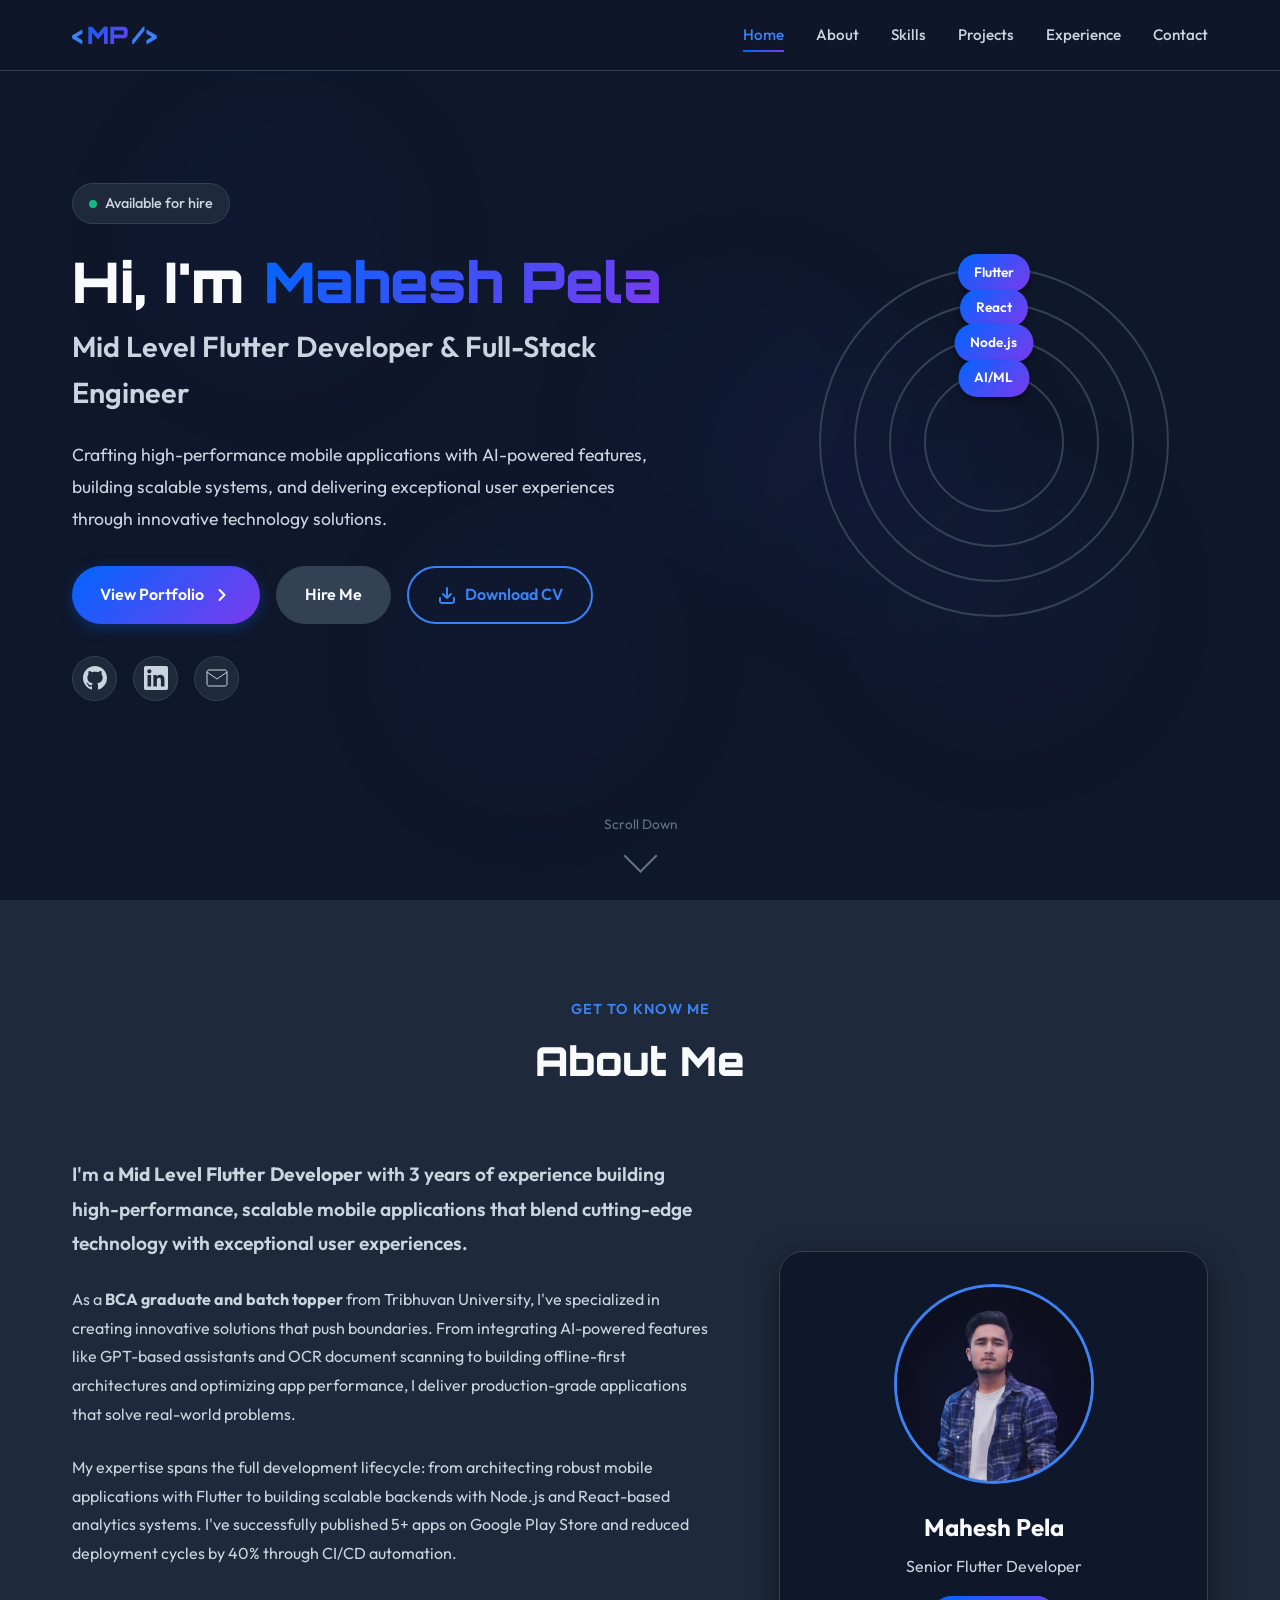
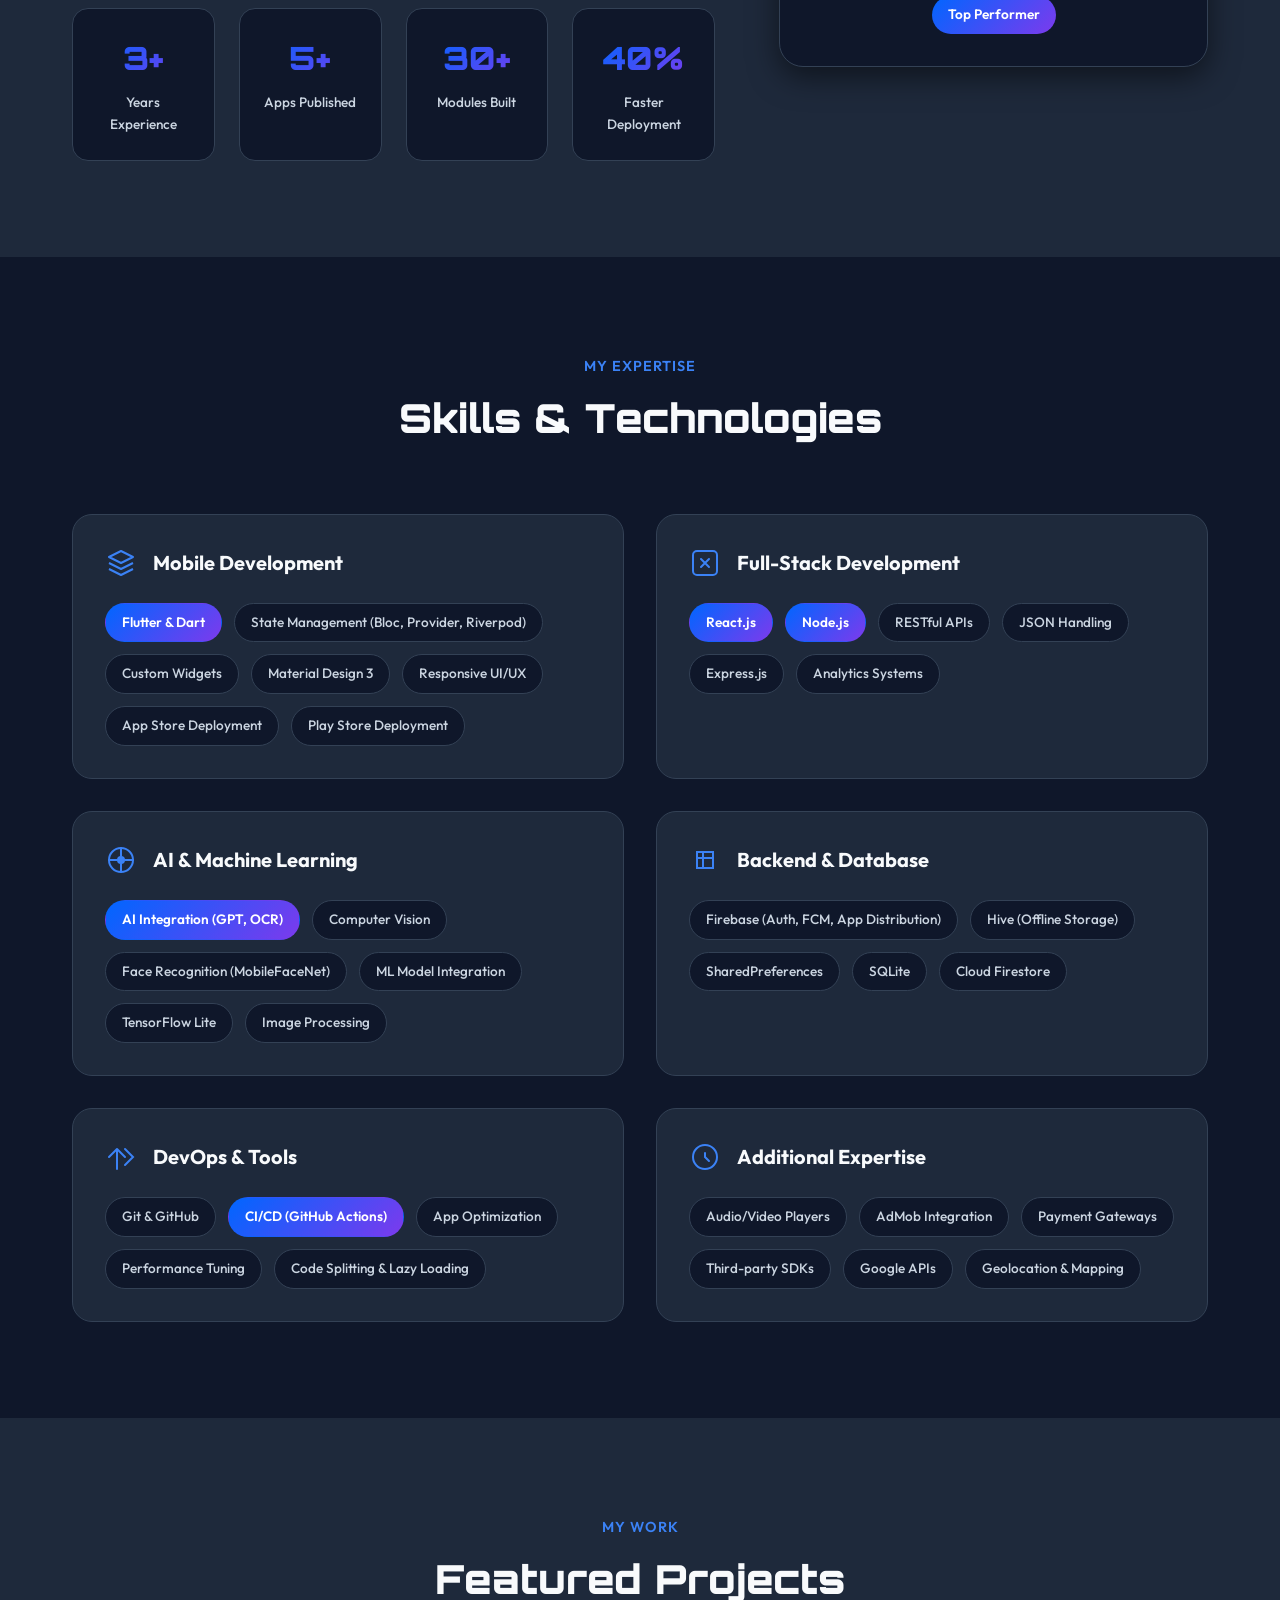
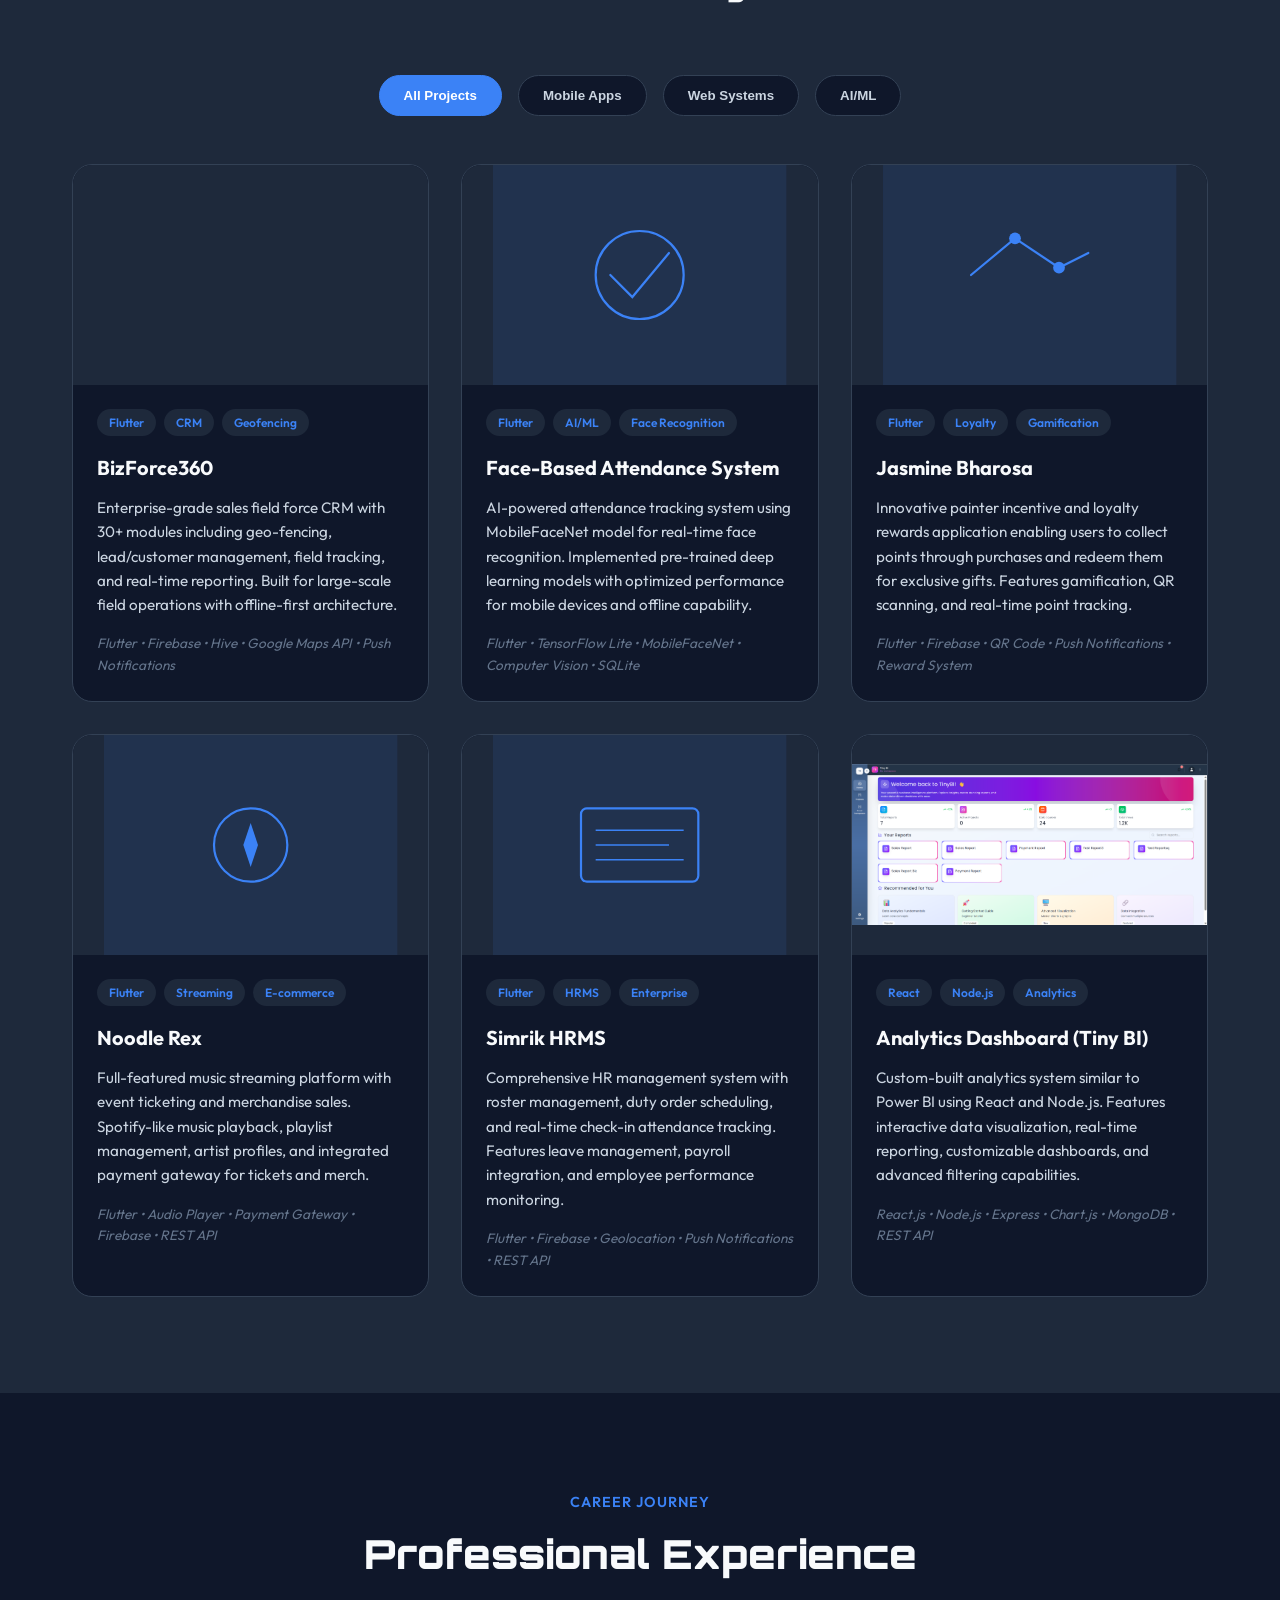
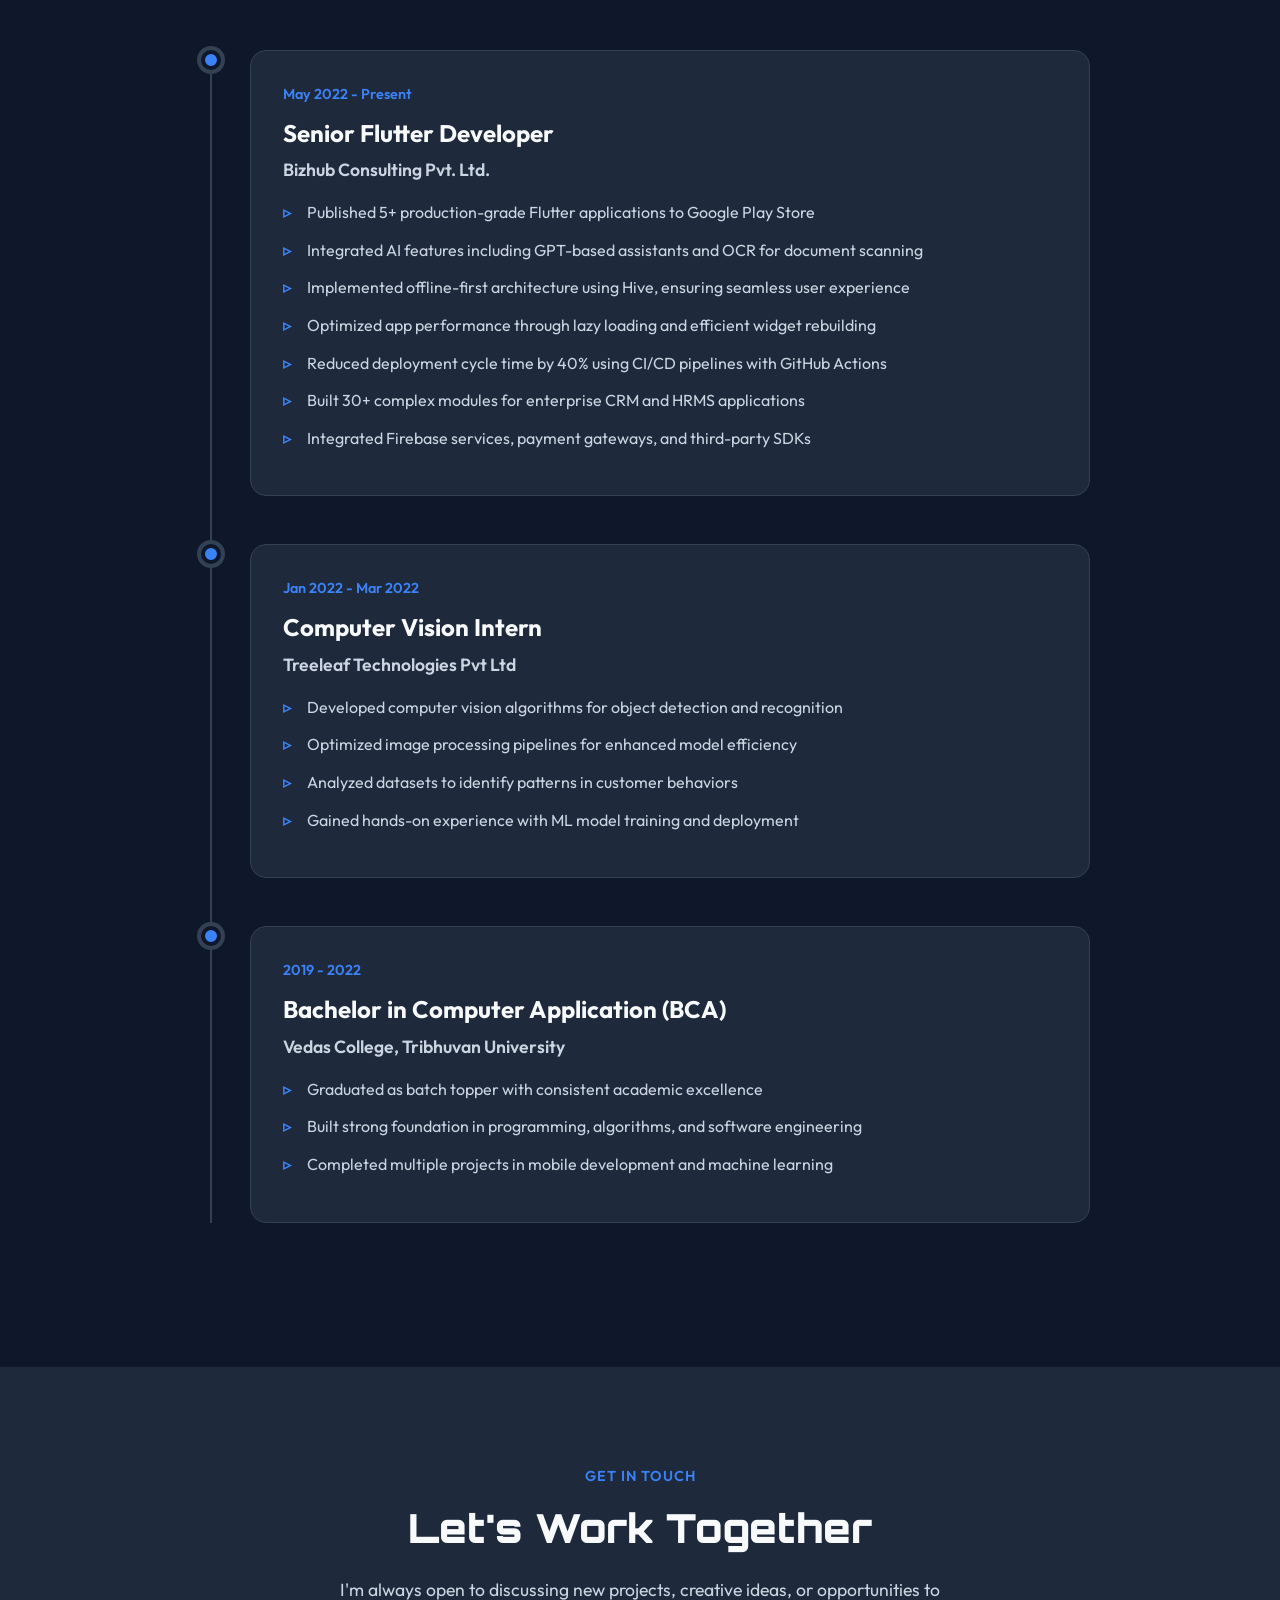
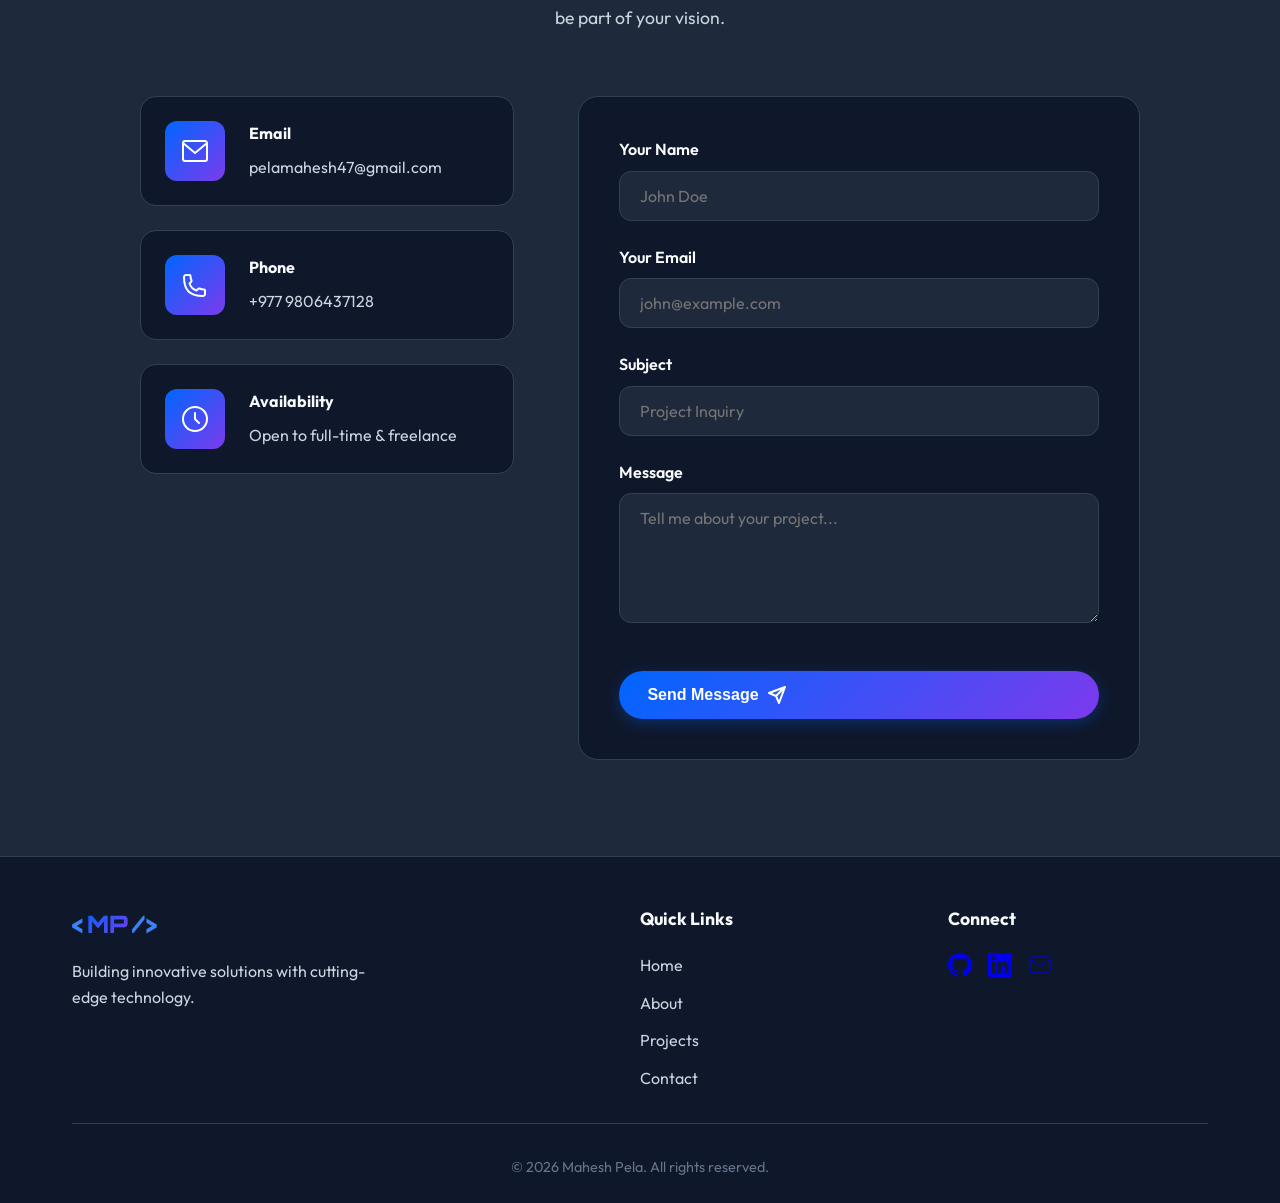
==== index.html @ ec008c51 "building portfolio" ====
<!doctype html>
<html lang="en">
  <head>
    <meta charset="UTF-8" />
    <meta name="viewport" content="width=device-width, initial-scale=1.0" />
    <meta
      name="description"
      content="Mahesh Pela - Lead Flutter Developer & Full-Stack Engineer specializing in mobile app development, AI integration, and cross-platform solutions"
    />
    <meta
      name="keywords"
      content="Flutter Developer, Mobile App Development, Full-Stack Developer, AI Integration, React, Node.js"
    />
    <meta name="author" content="Mahesh Pela" />
    <title>
      Mahesh Pela | Mid Level Flutter Developer & Full-Stack Engineer
    </title>
    <link rel="stylesheet" href="style.css" />
    <link rel="preconnect" href="https://fonts.googleapis.com" />
    <link rel="preconnect" href="https://fonts.gstatic.com" crossorigin />
    <link
      href="https://fonts.googleapis.com/css2?family=Orbitron:wght@400;500;700;900&family=Outfit:wght@300;400;500;600;700&display=swap"
      rel="stylesheet"
    />
  </head>
  <body>
    <!-- Animated Background -->
    <div class="bg-animation">
      <div class="particle"></div>
      <div class="particle"></div>
      <div class="particle"></div>
      <div class="particle"></div>
      <div class="particle"></div>
    </div>

    <!-- Navigation -->
    <nav class="navbar" id="navbar">
      <div class="container nav-container">
        <div class="logo">
          <span class="logo-bracket">&lt;</span>
          <span class="logo-text">MP</span>
          <span class="logo-bracket">/&gt;</span>
        </div>
        <div class="nav-links" id="navLinks">
          <a href="#home" class="nav-link active">Home</a>
          <a href="#about" class="nav-link">About</a>
          <a href="#skills" class="nav-link">Skills</a>
          <a href="#projects" class="nav-link">Projects</a>
          <a href="#experience" class="nav-link">Experience</a>
          <a href="#contact" class="nav-link">Contact</a>
        </div>
      </div>
    </nav>

    <!-- Hero Section -->
    <section class="hero" id="home">
      <div class="container">
        <div class="hero-content">
          <div class="hero-text">
            <div class="hero-label">
              <span class="status-dot"></span>
              Available for hire
            </div>
            <h1 class="hero-title">
              Hi, I'm <span class="gradient-text">Mahesh Pela</span>
            </h1>
            <h2 class="hero-subtitle">
              Mid Level Flutter Developer & Full-Stack Engineer
            </h2>
            <p class="hero-description">
              Crafting high-performance mobile applications with AI-powered
              features, building scalable systems, and delivering exceptional
              user experiences through innovative technology solutions.
            </p>
            <div class="hero-cta">
              <a href="#projects" class="btn btn-primary">
                <span>View Portfolio</span>
                <svg width="20" height="20" viewBox="0 0 20 20" fill="none">
                  <path
                    d="M7.5 15L12.5 10L7.5 5"
                    stroke="currentColor"
                    stroke-width="2"
                    stroke-linecap="round"
                    stroke-linejoin="round"
                  />
                </svg>
              </a>
              <a href="#contact" class="btn btn-secondary">
                <span>Hire Me</span>
              </a>
              <a
                href="Mahesh_CV_Flutter.pdf"
                class="btn btn-outline"
                id="downloadCV"
                download
              >
                <svg width="20" height="20" viewBox="0 0 20 20" fill="none">
                  <path
                    d="M6 9L10 13M10 13L14 9M10 13V3M17 13V16C17 16.5304 16.7893 17.0391 16.4142 17.4142C16.0391 17.7893 15.5304 18 15 18H5C4.46957 18 3.96086 17.7893 3.58579 17.4142C3.21071 17.0391 3 16.5304 3 16V13"
                    stroke="currentColor"
                    stroke-width="2"
                    stroke-linecap="round"
                    stroke-linejoin="round"
                  />
                </svg>
                <span>Download CV</span>
              </a>
            </div>
            <div class="hero-social">
              <a
                href="https://github.com/mahesh-pela"
                target="_blank"
                rel="noopener"
                class="social-link"
                aria-label="GitHub"
              >
                <svg
                  width="24"
                  height="24"
                  viewBox="0 0 24 24"
                  fill="currentColor"
                >
                  <path
                    d="M12 0C5.37 0 0 5.37 0 12c0 5.31 3.435 9.795 8.205 11.385.6.105.825-.255.825-.57 0-.285-.015-1.23-.015-2.235-3.015.555-3.795-.735-4.035-1.41-.135-.345-.72-1.41-1.23-1.695-.42-.225-1.02-.78-.015-.795.945-.015 1.62.87 1.845 1.23 1.08 1.815 2.805 1.305 3.495.99.105-.78.42-1.305.765-1.605-2.67-.3-5.46-1.335-5.46-5.925 0-1.305.465-2.385 1.23-3.225-.12-.3-.54-1.53.12-3.18 0 0 1.005-.315 3.3 1.23.96-.27 1.98-.405 3-.405s2.04.135 3 .405c2.295-1.56 3.3-1.23 3.3-1.23.66 1.65.24 2.88.12 3.18.765.84 1.23 1.905 1.23 3.225 0 4.605-2.805 5.625-5.475 5.925.435.375.81 1.095.81 2.22 0 1.605-.015 2.895-.015 3.3 0 .315.225.69.825.57A12.02 12.02 0 0024 12c0-6.63-5.37-12-12-12z"
                  />
                </svg>
              </a>
              <a
                href="https://linkedin.com/in/mahesh-pela"
                target="_blank"
                rel="noopener"
                class="social-link"
                aria-label="LinkedIn"
              >
                <svg
                  width="24"
                  height="24"
                  viewBox="0 0 24 24"
                  fill="currentColor"
                >
                  <path
                    d="M20.447 20.452h-3.554v-5.569c0-1.328-.027-3.037-1.852-3.037-1.853 0-2.136 1.445-2.136 2.939v5.667H9.351V9h3.414v1.561h.046c.477-.9 1.637-1.85 3.37-1.85 3.601 0 4.267 2.37 4.267 5.455v6.286zM5.337 7.433c-1.144 0-2.063-.926-2.063-2.065 0-1.138.92-2.063 2.063-2.063 1.14 0 2.064.925 2.064 2.063 0 1.139-.925 2.065-2.064 2.065zm1.782 13.019H3.555V9h3.564v11.452zM22.225 0H1.771C.792 0 0 .774 0 1.729v20.542C0 23.227.792 24 1.771 24h20.451C23.2 24 24 23.227 24 22.271V1.729C24 .774 23.2 0 22.222 0h.003z"
                  />
                </svg>
              </a>
              <a
                href="mailto:pelamahesh47@gmail.com"
                class="social-link"
                aria-label="Email"
              >
                <svg
                  width="24"
                  height="24"
                  viewBox="0 0 24 24"
                  fill="none"
                  stroke="currentColor"
                >
                  <path
                    d="M4 4h16c1.1 0 2 .9 2 2v12c0 1.1-.9 2-2 2H4c-1.1 0-2-.9-2-2V6c0-1.1.9-2 2-2z"
                  />
                  <polyline points="22,6 12,13 2,6" />
                </svg>
              </a>
            </div>
          </div>
          <div class="hero-visual">
            <div class="tech-orbit">
              <div class="orbit orbit-1">
                <div class="tech-icon">Flutter</div>
              </div>
              <div class="orbit orbit-2">
                <div class="tech-icon">React</div>
              </div>
              <div class="orbit orbit-3">
                <div class="tech-icon">Node.js</div>
              </div>
              <div class="orbit orbit-4">
                <div class="tech-icon">AI/ML</div>
              </div>
            </div>
          </div>
        </div>
      </div>
      <div class="scroll-indicator">
        <span>Scroll Down</span>
        <div class="scroll-arrow"></div>
      </div>
    </section>

    <!-- About Section -->
    <section class="about" id="about">
      <div class="container">
        <div class="section-header">
          <span class="section-label">Get to know me</span>
          <h2 class="section-title">About Me</h2>
        </div>
        <div class="about-content">
          <div class="about-text">
            <p class="about-intro">
              I'm a <strong>Mid Level Flutter Developer</strong> with 3 years of
              experience building high-performance, scalable mobile applications
              that blend cutting-edge technology with exceptional user
              experiences.
            </p>
            <p>
              As a <strong>BCA graduate and batch topper</strong> from Tribhuvan
              University, I've specialized in creating innovative solutions that
              push boundaries. From integrating AI-powered features like
              GPT-based assistants and OCR document scanning to building
              offline-first architectures and optimizing app performance, I
              deliver production-grade applications that solve real-world
              problems.
            </p>
            <p>
              My expertise spans the full development lifecycle: from
              architecting robust mobile applications with Flutter to building
              scalable backends with Node.js and React-based analytics systems.
              I've successfully published 5+ apps on Google Play Store and
              reduced deployment cycles by 40% through CI/CD automation.
            </p>
            <div class="about-highlights">
              <div class="highlight-item">
                <div class="highlight-number">3+</div>
                <div class="highlight-label">Years Experience</div>
              </div>
              <div class="highlight-item">
                <div class="highlight-number">5+</div>
                <div class="highlight-label">Apps Published</div>
              </div>
              <div class="highlight-item">
                <div class="highlight-number">30+</div>
                <div class="highlight-label">Modules Built</div>
              </div>
              <div class="highlight-item">
                <div class="highlight-number">40%</div>
                <div class="highlight-label">Faster Deployment</div>
              </div>
            </div>
          </div>
          <div class="about-image">
            <div class="profile-card">
              <div class="profile-glow"></div>
              <div class="profile-content">
                <div class="profile-placeholder">
                  <img
                    src="assets/mahesh.png"
                    alt="Mahesh Pela"
                    style="
                      width: 100%;
                      height: 100%;
                      object-fit: cover;
                      border-radius: 50%;
                    "
                  />
                </div>
                <div class="profile-info">
                  <h3>Mahesh Pela</h3>
                  <p>Senior Flutter Developer</p>
                  <div class="profile-badge">Top Performer</div>
                </div>
              </div>
            </div>
          </div>
        </div>
      </div>
    </section>

    <!-- Skills Section -->
    <section class="skills" id="skills">
      <div class="container">
        <div class="section-header">
          <span class="section-label">My expertise</span>
          <h2 class="section-title">Skills & Technologies</h2>
        </div>
        <div class="skills-grid">
          <div class="skill-category">
            <div class="category-header">
              <svg width="32" height="32" viewBox="0 0 32 32" fill="none">
                <path
                  d="M16 4L4 10L16 16L28 10L16 4Z"
                  stroke="currentColor"
                  stroke-width="2"
                  stroke-linejoin="round"
                />
                <path
                  d="M4 22L16 28L28 22"
                  stroke="currentColor"
                  stroke-width="2"
                  stroke-linejoin="round"
                />
                <path
                  d="M4 16L16 22L28 16"
                  stroke="currentColor"
                  stroke-width="2"
                  stroke-linejoin="round"
                />
              </svg>
              <h3>Mobile Development</h3>
            </div>
            <div class="skill-tags">
              <span class="skill-tag featured">Flutter & Dart</span>
              <span class="skill-tag"
                >State Management (Bloc, Provider, Riverpod)</span
              >
              <span class="skill-tag">Custom Widgets</span>
              <span class="skill-tag">Material Design 3</span>
              <span class="skill-tag">Responsive UI/UX</span>
              <span class="skill-tag">App Store Deployment</span>
              <span class="skill-tag">Play Store Deployment</span>
            </div>
          </div>

          <div class="skill-category">
            <div class="category-header">
              <svg width="32" height="32" viewBox="0 0 32 32" fill="none">
                <rect
                  x="4"
                  y="4"
                  width="24"
                  height="24"
                  rx="4"
                  stroke="currentColor"
                  stroke-width="2"
                />
                <path
                  d="M12 12L20 20M20 12L12 20"
                  stroke="currentColor"
                  stroke-width="2"
                  stroke-linecap="round"
                />
              </svg>
              <h3>Full-Stack Development</h3>
            </div>
            <div class="skill-tags">
              <span class="skill-tag featured">React.js</span>
              <span class="skill-tag featured">Node.js</span>
              <span class="skill-tag">RESTful APIs</span>
              <span class="skill-tag">JSON Handling</span>
              <span class="skill-tag">Express.js</span>
              <span class="skill-tag">Analytics Systems</span>
            </div>
          </div>

          <div class="skill-category">
            <div class="category-header">
              <svg width="32" height="32" viewBox="0 0 32 32" fill="none">
                <circle
                  cx="16"
                  cy="16"
                  r="12"
                  stroke="currentColor"
                  stroke-width="2"
                />
                <circle cx="16" cy="16" r="4" fill="currentColor" />
                <path
                  d="M16 4V12M16 20V28M28 16H20M12 16H4"
                  stroke="currentColor"
                  stroke-width="2"
                  stroke-linecap="round"
                />
              </svg>
              <h3>AI & Machine Learning</h3>
            </div>
            <div class="skill-tags">
              <span class="skill-tag featured">AI Integration (GPT, OCR)</span>
              <span class="skill-tag">Computer Vision</span>
              <span class="skill-tag">Face Recognition (MobileFaceNet)</span>
              <span class="skill-tag">ML Model Integration</span>
              <span class="skill-tag">TensorFlow Lite</span>
              <span class="skill-tag">Image Processing</span>
            </div>
          </div>

          <div class="skill-category">
            <div class="category-header">
              <svg width="32" height="32" viewBox="0 0 32 32" fill="none">
                <path
                  d="M8 8H24V24H8V8Z"
                  stroke="currentColor"
                  stroke-width="2"
                />
                <path
                  d="M8 14H24M14 8V24"
                  stroke="currentColor"
                  stroke-width="2"
                />
              </svg>
              <h3>Backend & Database</h3>
            </div>
            <div class="skill-tags">
              <span class="skill-tag"
                >Firebase (Auth, FCM, App Distribution)</span
              >
              <span class="skill-tag">Hive (Offline Storage)</span>
              <span class="skill-tag">SharedPreferences</span>
              <span class="skill-tag">SQLite</span>
              <span class="skill-tag">Cloud Firestore</span>
            </div>
          </div>

          <div class="skill-category">
            <div class="category-header">
              <svg width="32" height="32" viewBox="0 0 32 32" fill="none">
                <path
                  d="M4 16L12 8M12 8L20 16M12 8V28"
                  stroke="currentColor"
                  stroke-width="2"
                  stroke-linecap="round"
                />
                <path
                  d="M20 8L28 16L20 24"
                  stroke="currentColor"
                  stroke-width="2"
                  stroke-linecap="round"
                />
              </svg>
              <h3>DevOps & Tools</h3>
            </div>
            <div class="skill-tags">
              <span class="skill-tag">Git & GitHub</span>
              <span class="skill-tag featured">CI/CD (GitHub Actions)</span>
              <span class="skill-tag">App Optimization</span>
              <span class="skill-tag">Performance Tuning</span>
              <span class="skill-tag">Code Splitting & Lazy Loading</span>
            </div>
          </div>

          <div class="skill-category">
            <div class="category-header">
              <svg width="32" height="32" viewBox="0 0 32 32" fill="none">
                <circle
                  cx="16"
                  cy="16"
                  r="12"
                  stroke="currentColor"
                  stroke-width="2"
                />
                <path
                  d="M16 12V16L20 20"
                  stroke="currentColor"
                  stroke-width="2"
                  stroke-linecap="round"
                />
              </svg>
              <h3>Additional Expertise</h3>
            </div>
            <div class="skill-tags">
              <span class="skill-tag">Audio/Video Players</span>
              <span class="skill-tag">AdMob Integration</span>
              <span class="skill-tag">Payment Gateways</span>
              <span class="skill-tag">Third-party SDKs</span>
              <span class="skill-tag">Google APIs</span>
              <span class="skill-tag">Geolocation & Mapping</span>
            </div>
          </div>
        </div>
      </div>
    </section>

    <!-- Projects Section -->
    <section class="projects" id="projects">
      <div class="container">
        <div class="section-header">
          <span class="section-label">My work</span>
          <h2 class="section-title">Featured Projects</h2>
        </div>
        <div class="project-filters">
          <button class="filter-btn active" data-filter="all">
            All Projects
          </button>
          <button class="filter-btn" data-filter="mobile">Mobile Apps</button>
          <button class="filter-btn" data-filter="web">Web Systems</button>
          <button class="filter-btn" data-filter="ai">AI/ML</button>
        </div>
        <div class="projects-grid">
          <!-- Project 1 -->
          <div class="project-card" data-category="mobile">
            <div class="project-image">
              <div class="project-overlay">
                <div class="project-links">
                  <a href="#" class="project-link-btn">
                    <svg width="20" height="20" viewBox="0 0 20 20" fill="none">
                      <path
                        d="M10 3.33334V16.6667M3.33334 10H16.6667"
                        stroke="currentColor"
                        stroke-width="2"
                        stroke-linecap="round"
                      />
                    </svg>
                    View Details
                  </a>
                </div>
              </div>
            </div>
            <div class="project-content">
              <div class="project-tags">
                <span class="tag">Flutter</span>
                <span class="tag">CRM</span>
                <span class="tag">Geofencing</span>
              </div>
              <h3 class="project-title">BizForce360</h3>
              <p class="project-description">
                Enterprise-grade sales field force CRM with 30+ modules
                including geo-fencing, lead/customer management, field tracking,
                and real-time reporting. Built for large-scale field operations
                with offline-first architecture.
              </p>
              <div class="project-tech">
                Flutter • Firebase • Hive • Google Maps API • Push Notifications
              </div>
            </div>
          </div>

          <!-- Project 2 -->
          <div class="project-card" data-category="ai mobile">
            <div class="project-image">
              <div class="project-placeholder">
                <svg viewBox="0 0 400 300" fill="none">
                  <rect
                    width="400"
                    height="300"
                    fill="currentColor"
                    opacity="0.1"
                  />
                  <circle
                    cx="200"
                    cy="150"
                    r="60"
                    stroke="currentColor"
                    stroke-width="3"
                  />
                  <path
                    d="M160 150L190 180L240 120"
                    stroke="currentColor"
                    stroke-width="3"
                    stroke-linecap="round"
                  />
                </svg>
              </div>
              <div class="project-overlay">
                <div class="project-links">
                  <a href="#" class="project-link-btn">
                    <svg width="20" height="20" viewBox="0 0 20 20" fill="none">
                      <path
                        d="M10 3.33334V16.6667M3.33334 10H16.6667"
                        stroke="currentColor"
                        stroke-width="2"
                        stroke-linecap="round"
                      />
                    </svg>
                    View Details
                  </a>
                </div>
              </div>
            </div>
            <div class="project-content">
              <div class="project-tags">
                <span class="tag">Flutter</span>
                <span class="tag">AI/ML</span>
                <span class="tag">Face Recognition</span>
              </div>
              <h3 class="project-title">Face-Based Attendance System</h3>
              <p class="project-description">
                AI-powered attendance tracking system using MobileFaceNet model
                for real-time face recognition. Implemented pre-trained deep
                learning models with optimized performance for mobile devices
                and offline capability.
              </p>
              <div class="project-tech">
                Flutter • TensorFlow Lite • MobileFaceNet • Computer Vision •
                SQLite
              </div>
            </div>
          </div>

          <!-- Project 3 -->
          <div class="project-card" data-category="mobile">
            <div class="project-image">
              <div class="project-placeholder">
                <svg viewBox="0 0 400 300" fill="none">
                  <rect
                    width="400"
                    height="300"
                    fill="currentColor"
                    opacity="0.1"
                  />
                  <path
                    d="M120 150L180 100L240 140L280 120"
                    stroke="currentColor"
                    stroke-width="3"
                    stroke-linecap="round"
                  />
                  <circle cx="180" cy="100" r="8" fill="currentColor" />
                  <circle cx="240" cy="140" r="8" fill="currentColor" />
                </svg>
              </div>
              <div class="project-overlay">
                <div class="project-links">
                  <a href="#" class="project-link-btn">
                    <svg width="20" height="20" viewBox="0 0 20 20" fill="none">
                      <path
                        d="M10 3.33334V16.6667M3.33334 10H16.6667"
                        stroke="currentColor"
                        stroke-width="2"
                        stroke-linecap="round"
                      />
                    </svg>
                    View Details
                  </a>
                </div>
              </div>
            </div>
            <div class="project-content">
              <div class="project-tags">
                <span class="tag">Flutter</span>
                <span class="tag">Loyalty</span>
                <span class="tag">Gamification</span>
              </div>
              <h3 class="project-title">Jasmine Bharosa</h3>
              <p class="project-description">
                Innovative painter incentive and loyalty rewards application
                enabling users to collect points through purchases and redeem
                them for exclusive gifts. Features gamification, QR scanning,
                and real-time point tracking.
              </p>
              <div class="project-tech">
                Flutter • Firebase • QR Code • Push Notifications • Reward
                System
              </div>
            </div>
          </div>

          <!-- Project 4 -->
          <div class="project-card" data-category="mobile">
            <div class="project-image">
              <div class="project-placeholder">
                <svg viewBox="0 0 400 300" fill="none">
                  <rect
                    width="400"
                    height="300"
                    fill="currentColor"
                    opacity="0.1"
                  />
                  <circle
                    cx="200"
                    cy="150"
                    r="50"
                    stroke="currentColor"
                    stroke-width="3"
                  />
                  <path
                    d="M200 120L210 150L200 180L190 150Z"
                    fill="currentColor"
                  />
                </svg>
              </div>
              <div class="project-overlay">
                <div class="project-links">
                  <a href="#" class="project-link-btn">
                    <svg width="20" height="20" viewBox="0 0 20 20" fill="none">
                      <path
                        d="M10 3.33334V16.6667M3.33334 10H16.6667"
                        stroke="currentColor"
                        stroke-width="2"
                        stroke-linecap="round"
                      />
                    </svg>
                    View Details
                  </a>
                </div>
              </div>
            </div>
            <div class="project-content">
              <div class="project-tags">
                <span class="tag">Flutter</span>
                <span class="tag">Streaming</span>
                <span class="tag">E-commerce</span>
              </div>
              <h3 class="project-title">Noodle Rex</h3>
              <p class="project-description">
                Full-featured music streaming platform with event ticketing and
                merchandise sales. Spotify-like music playback, playlist
                management, artist profiles, and integrated payment gateway for
                tickets and merch.
              </p>
              <div class="project-tech">
                Flutter • Audio Player • Payment Gateway • Firebase • REST API
              </div>
            </div>
          </div>

          <!-- Project 5 -->
          <div class="project-card" data-category="mobile">
            <div class="project-image">
              <div class="project-placeholder">
                <svg viewBox="0 0 400 300" fill="none">
                  <rect
                    width="400"
                    height="300"
                    fill="currentColor"
                    opacity="0.1"
                  />
                  <rect
                    x="120"
                    y="100"
                    width="160"
                    height="100"
                    rx="8"
                    stroke="currentColor"
                    stroke-width="3"
                  />
                  <path
                    d="M140 130H260M140 150H240M140 170H260"
                    stroke="currentColor"
                    stroke-width="2"
                  />
                </svg>
              </div>
              <div class="project-overlay">
                <div class="project-links">
                  <a href="#" class="project-link-btn">
                    <svg width="20" height="20" viewBox="0 0 20 20" fill="none">
                      <path
                        d="M10 3.33334V16.6667M3.33334 10H16.6667"
                        stroke="currentColor"
                        stroke-width="2"
                        stroke-linecap="round"
                      />
                    </svg>
                    View Details
                  </a>
                </div>
              </div>
            </div>
            <div class="project-content">
              <div class="project-tags">
                <span class="tag">Flutter</span>
                <span class="tag">HRMS</span>
                <span class="tag">Enterprise</span>
              </div>
              <h3 class="project-title">Simrik HRMS</h3>
              <p class="project-description">
                Comprehensive HR management system with roster management, duty
                order scheduling, and real-time check-in attendance tracking.
                Features leave management, payroll integration, and employee
                performance monitoring.
              </p>
              <div class="project-tech">
                Flutter • Firebase • Geolocation • Push Notifications • REST API
              </div>
            </div>
          </div>

          <!-- Project 6 -->
          <div class="project-card" data-category="web">
            <div class="project-image">
              <div class="project-placeholder">
                <img
                  src="assets/tinyBI.png"
                  alt="BizForce360 Project"
                  style="width: 100%; height: 100%; object-fit: contain"
                />
              </div>
              <div class="project-overlay">
                <div class="project-links">
                  <a href="#" class="project-link-btn">
                    <svg width="20" height="20" viewBox="0 0 20 20" fill="none">
                      <path
                        d="M10 3.33334V16.6667M3.33334 10H16.6667"
                        stroke="currentColor"
                        stroke-width="2"
                        stroke-linecap="round"
                      />
                    </svg>
                    View Details
                  </a>
                </div>
              </div>
            </div>
            <div class="project-content">
              <div class="project-tags">
                <span class="tag">React</span>
                <span class="tag">Node.js</span>
                <span class="tag">Analytics</span>
              </div>
              <h3 class="project-title">Analytics Dashboard (Tiny BI)</h3>
              <p class="project-description">
                Custom-built analytics system similar to Power BI using React
                and Node.js. Features interactive data visualization, real-time
                reporting, customizable dashboards, and advanced filtering
                capabilities.
              </p>
              <div class="project-tech">
                React.js • Node.js • Express • Chart.js • MongoDB • REST API
              </div>
            </div>
          </div>
        </div>
      </div>
    </section>

    <!-- Experience Section -->
    <section class="experience" id="experience">
      <div class="container">
        <div class="section-header">
          <span class="section-label">Career journey</span>
          <h2 class="section-title">Professional Experience</h2>
        </div>
        <div class="timeline">
          <div class="timeline-item">
            <div class="timeline-marker"></div>
            <div class="timeline-content">
              <div class="timeline-date">May 2022 - Present</div>
              <h3 class="timeline-title">Senior Flutter Developer</h3>
              <h4 class="timeline-company">Bizhub Consulting Pvt. Ltd.</h4>
              <ul class="timeline-achievements">
                <li>
                  Published 5+ production-grade Flutter applications to Google
                  Play Store
                </li>
                <li>
                  Integrated AI features including GPT-based assistants and OCR
                  for document scanning
                </li>
                <li>
                  Implemented offline-first architecture using Hive, ensuring
                  seamless user experience
                </li>
                <li>
                  Optimized app performance through lazy loading and efficient
                  widget rebuilding
                </li>
                <li>
                  Reduced deployment cycle time by 40% using CI/CD pipelines
                  with GitHub Actions
                </li>
                <li>
                  Built 30+ complex modules for enterprise CRM and HRMS
                  applications
                </li>
                <li>
                  Integrated Firebase services, payment gateways, and
                  third-party SDKs
                </li>
              </ul>
            </div>
          </div>
          <div class="timeline-item">
            <div class="timeline-marker"></div>
            <div class="timeline-content">
              <div class="timeline-date">Jan 2022 - Mar 2022</div>
              <h3 class="timeline-title">Computer Vision Intern</h3>
              <h4 class="timeline-company">Treeleaf Technologies Pvt Ltd</h4>
              <ul class="timeline-achievements">
                <li>
                  Developed computer vision algorithms for object detection and
                  recognition
                </li>
                <li>
                  Optimized image processing pipelines for enhanced model
                  efficiency
                </li>
                <li>
                  Analyzed datasets to identify patterns in customer behaviors
                </li>
                <li>
                  Gained hands-on experience with ML model training and
                  deployment
                </li>
              </ul>
            </div>
          </div>
          <div class="timeline-item">
            <div class="timeline-marker"></div>
            <div class="timeline-content">
              <div class="timeline-date">2019 - 2022</div>
              <h3 class="timeline-title">
                Bachelor in Computer Application (BCA)
              </h3>
              <h4 class="timeline-company">
                Vedas College, Tribhuvan University
              </h4>
              <ul class="timeline-achievements">
                <li>
                  Graduated as batch topper with consistent academic excellence
                </li>
                <li>
                  Built strong foundation in programming, algorithms, and
                  software engineering
                </li>
                <li>
                  Completed multiple projects in mobile development and machine
                  learning
                </li>
              </ul>
            </div>
          </div>
        </div>
      </div>
    </section>

    <!-- Contact Section -->
    <section class="contact" id="contact">
      <div class="container">
        <div class="section-header">
          <span class="section-label">Get in touch</span>
          <h2 class="section-title">Let's Work Together</h2>
          <p class="section-description">
            I'm always open to discussing new projects, creative ideas, or
            opportunities to be part of your vision.
          </p>
        </div>
        <div class="contact-content">
          <div class="contact-info">
            <div class="info-card">
              <div class="info-icon">
                <svg width="32" height="32" viewBox="0 0 32 32" fill="none">
                  <path
                    d="M26 6H6C4.89543 6 4 6.89543 4 8V24C4 25.1046 4.89543 26 6 26H26C27.1046 26 28 25.1046 28 24V8C28 6.89543 27.1046 6 26 6Z"
                    stroke="currentColor"
                    stroke-width="2"
                  />
                  <path
                    d="M4 8L16 18L28 8"
                    stroke="currentColor"
                    stroke-width="2"
                    stroke-linecap="round"
                  />
                </svg>
              </div>
              <div class="info-content">
                <h3>Email</h3>
                <a href="mailto:pelamahesh47@gmail.com"
                  >pelamahesh47@gmail.com</a
                >
              </div>
            </div>
            <div class="info-card">
              <div class="info-icon">
                <svg width="32" height="32" viewBox="0 0 32 32" fill="none">
                  <path
                    d="M26 21.5V25C26 25.5304 25.7893 26.0391 25.4142 26.4142C25.0391 26.7893 24.5304 27 24 27C10.7452 27 5 21.2548 5 8C5 7.46957 5.21071 6.96086 5.58579 6.58579C5.96086 6.21071 6.46957 6 7 6H10.5C10.7652 6 11.0196 6.10536 11.2071 6.29289C11.3946 6.48043 11.5 6.73478 11.5 7C11.5 9 12 10.5 12.5 11.5C12.5902 11.7045 12.6144 11.9308 12.5697 12.1485C12.525 12.3661 12.4134 12.5658 12.25 12.72L10.5 14.5C11.5 17.5 14.5 20.5 17.5 21.5L19.28 19.75C19.4342 19.5866 19.6339 19.475 19.8515 19.4303C20.0692 19.3856 20.2955 19.4098 20.5 19.5C21.5 20 23 20.5 25 20.5C25.2652 20.5 25.5196 20.6054 25.7071 20.7929C25.8946 20.9804 26 21.2348 26 21.5Z"
                    stroke="currentColor"
                    stroke-width="2"
                    stroke-linecap="round"
                    stroke-linejoin="round"
                  />
                </svg>
              </div>
              <div class="info-content">
                <h3>Phone</h3>
                <a href="tel:+9779806437128">+977 9806437128</a>
              </div>
            </div>
            <div class="info-card">
              <div class="info-icon">
                <svg width="32" height="32" viewBox="0 0 32 32" fill="none">
                  <path
                    d="M16 28C22.6274 28 28 22.6274 28 16C28 9.37258 22.6274 4 16 4C9.37258 4 4 9.37258 4 16C4 22.6274 9.37258 28 16 28Z"
                    stroke="currentColor"
                    stroke-width="2"
                  />
                  <path
                    d="M16 10V16L20 20"
                    stroke="currentColor"
                    stroke-width="2"
                    stroke-linecap="round"
                  />
                </svg>
              </div>
              <div class="info-content">
                <h3>Availability</h3>
                <p>Open to full-time & freelance</p>
              </div>
            </div>
          </div>
          <form class="contact-form" id="contactForm">
            <div class="form-group">
              <label for="name">Your Name</label>
              <input
                type="text"
                id="name"
                name="name"
                required
                placeholder="John Doe"
              />
            </div>
            <div class="form-group">
              <label for="email">Your Email</label>
              <input
                type="email"
                id="email"
                name="email"
                required
                placeholder="john@example.com"
              />
            </div>
            <div class="form-group">
              <label for="subject">Subject</label>
              <input
                type="text"
                id="subject"
                name="subject"
                required
                placeholder="Project Inquiry"
              />
            </div>
            <div class="form-group">
              <label for="message">Message</label>
              <textarea
                id="message"
                name="message"
                rows="5"
                required
                placeholder="Tell me about your project..."
              ></textarea>
            </div>
            <button type="submit" class="btn btn-primary submit-btn">
              <span>Send Message</span>
              <svg width="20" height="20" viewBox="0 0 20 20" fill="none">
                <path
                  d="M18 2L9 11M18 2L12 18L9 11M18 2L2 8L9 11"
                  stroke="currentColor"
                  stroke-width="2"
                  stroke-linecap="round"
                  stroke-linejoin="round"
                />
              </svg>
            </button>
          </form>
        </div>
      </div>
    </section>

    <!-- Footer -->
    <footer class="footer">
      <div class="container">
        <div class="footer-content">
          <div class="footer-brand">
            <div class="logo">
              <span class="logo-bracket">&lt;</span>
              <span class="logo-text">MP</span>
              <span class="logo-bracket">/&gt;</span>
            </div>
            <p>Building innovative solutions with cutting-edge technology.</p>
          </div>
          <div class="footer-links">
            <h4>Quick Links</h4>
            <a href="#home">Home</a>
            <a href="#about">About</a>
            <a href="#projects">Projects</a>
            <a href="#contact">Contact</a>
          </div>
          <div class="footer-social">
            <h4>Connect</h4>
            <div class="social-links">
              <a
                href="https://github.com/mahesh-pela"
                target="_blank"
                rel="noopener"
                aria-label="GitHub"
              >
                <svg
                  width="24"
                  height="24"
                  viewBox="0 0 24 24"
                  fill="currentColor"
                >
                  <path
                    d="M12 0C5.37 0 0 5.37 0 12c0 5.31 3.435 9.795 8.205 11.385.6.105.825-.255.825-.57 0-.285-.015-1.23-.015-2.235-3.015.555-3.795-.735-4.035-1.41-.135-.345-.72-1.41-1.23-1.695-.42-.225-1.02-.78-.015-.795.945-.015 1.62.87 1.845 1.23 1.08 1.815 2.805 1.305 3.495.99.105-.78.42-1.305.765-1.605-2.67-.3-5.46-1.335-5.46-5.925 0-1.305.465-2.385 1.23-3.225-.12-.3-.54-1.53.12-3.18 0 0 1.005-.315 3.3 1.23.96-.27 1.98-.405 3-.405s2.04.135 3 .405c2.295-1.56 3.3-1.23 3.3-1.23.66 1.65.24 2.88.12 3.18.765.84 1.23 1.905 1.23 3.225 0 4.605-2.805 5.625-5.475 5.925.435.375.81 1.095.81 2.22 0 1.605-.015 2.895-.015 3.3 0 .315.225.69.825.57A12.02 12.02 0 0024 12c0-6.63-5.37-12-12-12z"
                  />
                </svg>
              </a>
              <a
                href="https://linkedin.com/in/mahesh-pela"
                target="_blank"
                rel="noopener"
                aria-label="LinkedIn"
              >
                <svg
                  width="24"
                  height="24"
                  viewBox="0 0 24 24"
                  fill="currentColor"
                >
                  <path
                    d="M20.447 20.452h-3.554v-5.569c0-1.328-.027-3.037-1.852-3.037-1.853 0-2.136 1.445-2.136 2.939v5.667H9.351V9h3.414v1.561h.046c.477-.9 1.637-1.85 3.37-1.85 3.601 0 4.267 2.37 4.267 5.455v6.286zM5.337 7.433c-1.144 0-2.063-.926-2.063-2.065 0-1.138.92-2.063 2.063-2.063 1.14 0 2.064.925 2.064 2.063 0 1.139-.925 2.065-2.064 2.065zm1.782 13.019H3.555V9h3.564v11.452zM22.225 0H1.771C.792 0 0 .774 0 1.729v20.542C0 23.227.792 24 1.771 24h20.451C23.2 24 24 23.227 24 22.271V1.729C24 .774 23.2 0 22.222 0h.003z"
                  />
                </svg>
              </a>
              <a href="mailto:pelamahesh47@gmail.com" aria-label="Email">
                <svg
                  width="24"
                  height="24"
                  viewBox="0 0 24 24"
                  fill="none"
                  stroke="currentColor"
                >
                  <path
                    d="M4 4h16c1.1 0 2 .9 2 2v12c0 1.1-.9 2-2 2H4c-1.1 0-2-.9-2-2V6c0-1.1.9-2 2-2z"
                  />
                  <polyline points="22,6 12,13 2,6" />
                </svg>
              </a>
            </div>
          </div>
        </div>
        <div class="footer-bottom">
          <p>&copy; 2026 Mahesh Pela. All rights reserved.</p>
        </div>
      </div>
    </footer>

    <script src="script.js"></script>
  </body>
</html>
---- style.css ----
:root {
  /* Light Mode Colors */
  --primary: #0066ff;
  --primary-dark: #0052cc;
  --primary-light: #3385ff;
  --secondary: #7c3aed;
  --accent: #06b6d4;

  --bg-primary: #ffffff;
  --bg-secondary: #f8fafc;
  --bg-tertiary: #f1f5f9;

  --text-primary: #0f172a;
  --text-secondary: #475569;
  --text-tertiary: #94a3b8;

  --border: #e2e8f0;
  --shadow-sm: 0 1px 3px rgba(0, 0, 0, 0.1);
  --shadow-md: 0 4px 6px rgba(0, 0, 0, 0.1);
  --shadow-lg: 0 10px 30px rgba(0, 0, 0, 0.15);
  --shadow-xl: 0 20px 50px rgba(0, 0, 0, 0.2);

  --gradient-primary: linear-gradient(135deg, #0066ff 0%, #7c3aed 100%);
  --gradient-secondary: linear-gradient(135deg, #06b6d4 0%, #0066ff 100%);
}

[data-theme="dark"] {
  /* Dark Mode Colors */
  --primary: #3b82f6;
  --primary-dark: #2563eb;
  --primary-light: #60a5fa;
  --secondary: #8b5cf6;
  --accent: #14b8a6;

  --bg-primary: #0f172a;
  --bg-secondary: #1e293b;
  --bg-tertiary: #334155;

  --text-primary: #f8fafc;
  --text-secondary: #cbd5e1;
  --text-tertiary: #64748b;

  --border: #334155;
  --shadow-sm: 0 1px 3px rgba(0, 0, 0, 0.3);
  --shadow-md: 0 4px 6px rgba(0, 0, 0, 0.4);
  --shadow-lg: 0 10px 30px rgba(0, 0, 0, 0.5);
  --shadow-xl: 0 20px 50px rgba(0, 0, 0, 0.6);
}

* {
  margin: 0;
  padding: 0;
  box-sizing: border-box;
}

html {
  scroll-behavior: smooth;
  overflow-x: hidden;
}

body {
  font-family:
    "Outfit",
    -apple-system,
    BlinkMacSystemFont,
    sans-serif;
  background: var(--bg-primary);
  color: var(--text-primary);
  line-height: 1.6;
  overflow-x: hidden;
  transition:
    background-color 0.3s ease,
    color 0.3s ease;
}

.container {
  max-width: 1200px;
  margin: 0 auto;
  padding: 0 2rem;
}

/* Animated Background */
.bg-animation {
  position: fixed;
  top: 0;
  left: 0;
  width: 100%;
  height: 100%;
  z-index: -1;
  overflow: hidden;
  pointer-events: none;
}

.particle {
  position: absolute;
  width: 300px;
  height: 300px;
  border-radius: 50%;
  background: var(--gradient-primary);
  opacity: 0.03;
  filter: blur(60px);
  animation: float 20s infinite ease-in-out;
}

.particle:nth-child(1) {
  top: 10%;
  left: 10%;
  animation-delay: 0s;
}

.particle:nth-child(2) {
  top: 50%;
  right: 10%;
  animation-delay: 4s;
}

.particle:nth-child(3) {
  bottom: 10%;
  left: 30%;
  animation-delay: 8s;
}

.particle:nth-child(4) {
  top: 30%;
  right: 30%;
  animation-delay: 12s;
}

.particle:nth-child(5) {
  bottom: 30%;
  right: 20%;
  animation-delay: 16s;
}

@keyframes float {
  0%,
  100% {
    transform: translate(0, 0) scale(1);
  }
  33% {
    transform: translate(50px, -50px) scale(1.1);
  }
  66% {
    transform: translate(-50px, 50px) scale(0.9);
  }
}

/* Navigation */
.navbar {
  position: fixed;
  top: 0;
  left: 0;
  width: 100%;
  background: var(--bg-primary);
  border-bottom: 1px solid var(--border);
  z-index: 1000;
  transition: all 0.3s ease;
  backdrop-filter: blur(10px);
  background: rgba(255, 255, 255, 0.8);
}

[data-theme="dark"] .navbar {
  background: rgba(15, 23, 42, 0.8);
}

.navbar.scrolled {
  box-shadow: var(--shadow-md);
}

.nav-container {
  display: flex;
  justify-content: space-between;
  align-items: center;
  padding: 1rem 2rem;
}

.logo {
  font-family: "Orbitron", monospace;
  font-size: 1.5rem;
  font-weight: 900;
  display: flex;
  align-items: center;
  gap: 0.25rem;
}

.logo-bracket {
  color: var(--primary);
}

.logo-text {
  background: var(--gradient-primary);
  -webkit-background-clip: text;
  -webkit-text-fill-color: transparent;
  background-clip: text;
}

.nav-links {
  display: flex;
  gap: 2rem;
  align-items: center;
}

.nav-link {
  color: var(--text-secondary);
  text-decoration: none;
  font-weight: 500;
  font-size: 0.95rem;
  transition: all 0.3s ease;
  position: relative;
}

.nav-link::after {
  content: "";
  position: absolute;
  bottom: -5px;
  left: 0;
  width: 0;
  height: 2px;
  background: var(--gradient-primary);
  transition: width 0.3s ease;
}

.nav-link:hover,
.nav-link.active {
  color: var(--primary);
}

.nav-link:hover::after,
.nav-link.active::after {
  width: 100%;
}

.nav-actions {
  display: flex;
  gap: 1rem;
  align-items: center;
}

.theme-toggle {
  background: var(--bg-tertiary);
  border: 1px solid var(--border);
  border-radius: 50px;
  width: 50px;
  height: 50px;
  display: flex;
  align-items: center;
  justify-content: center;
  cursor: pointer;
  transition: all 0.3s ease;
  font-size: 1.2rem;
  position: relative;
  overflow: hidden;
}

.theme-toggle:hover {
  transform: scale(1.1);
  background: var(--primary);
}

.sun-icon,
.moon-icon {
  position: absolute;
  transition: all 0.3s ease;
}

.sun-icon {
  opacity: 1;
  transform: rotate(0deg);
}

.moon-icon {
  opacity: 0;
  transform: rotate(180deg);
}

[data-theme="dark"] .sun-icon {
  opacity: 0;
  transform: rotate(180deg);
}

[data-theme="dark"] .moon-icon {
  opacity: 1;
  transform: rotate(0deg);
}

.mobile-menu-toggle {
  display: none;
  flex-direction: column;
  gap: 5px;
  background: transparent;
  border: none;
  cursor: pointer;
  padding: 5px;
}

.mobile-menu-toggle span {
  display: block;
  width: 25px;
  height: 3px;
  background: var(--text-primary);
  border-radius: 2px;
  transition: all 0.3s ease;
}

/* Hero Section */
.hero {
  min-height: 100vh;
  display: flex;
  align-items: center;
  padding-top: 80px;
  position: relative;
}

.hero-content {
  display: grid;
  grid-template-columns: 1.2fr 0.8fr;
  gap: 4rem;
  align-items: center;
}

.hero-label {
  display: inline-flex;
  align-items: center;
  gap: 0.5rem;
  background: var(--bg-secondary);
  border: 1px solid var(--border);
  padding: 0.5rem 1rem;
  border-radius: 50px;
  font-size: 0.9rem;
  font-weight: 500;
  color: var(--text-secondary);
  margin-bottom: 1.5rem;
  animation: fadeInUp 0.6s ease 0.2s backwards;
}

.status-dot {
  width: 8px;
  height: 8px;
  background: #10b981;
  border-radius: 50%;
  animation: pulse 2s infinite;
}

@keyframes pulse {
  0%,
  100% {
    opacity: 1;
    transform: scale(1);
  }
  50% {
    opacity: 0.5;
    transform: scale(1.2);
  }
}

.hero-title {
  font-family: "Orbitron", monospace;
  font-size: 3.5rem;
  font-weight: 900;
  line-height: 1.2;
  margin-bottom: 0.5rem;
  animation: fadeInUp 0.6s ease 0.3s backwards;
}

.gradient-text {
  background: var(--gradient-primary);
  -webkit-background-clip: text;
  -webkit-text-fill-color: transparent;
  background-clip: text;
}

.hero-subtitle {
  font-size: 1.8rem;
  font-weight: 600;
  color: var(--text-secondary);
  margin-bottom: 1.5rem;
  animation: fadeInUp 0.6s ease 0.4s backwards;
}

.hero-description {
  font-size: 1.1rem;
  color: var(--text-secondary);
  margin-bottom: 2rem;
  line-height: 1.8;
  max-width: 600px;
  animation: fadeInUp 0.6s ease 0.5s backwards;
}

.hero-cta {
  display: flex;
  gap: 1rem;
  flex-wrap: wrap;
  animation: fadeInUp 0.6s ease 0.6s backwards;
}

.btn {
  display: inline-flex;
  align-items: center;
  gap: 0.5rem;
  padding: 0.875rem 1.75rem;
  border-radius: 50px;
  font-weight: 600;
  font-size: 1rem;
  text-decoration: none;
  transition: all 0.3s ease;
  cursor: pointer;
  border: none;
}

.btn-primary {
  background: var(--gradient-primary);
  color: white;
  box-shadow: 0 4px 15px rgba(0, 102, 255, 0.3);
}

.btn-primary:hover {
  transform: translateY(-2px);
  box-shadow: 0 6px 20px rgba(0, 102, 255, 0.4);
}

.btn-secondary {
  background: var(--bg-tertiary);
  color: var(--text-primary);
  border: 1px solid var(--border);
}

.btn-secondary:hover {
  background: var(--primary);
  color: white;
  border-color: var(--primary);
}

.btn-outline {
  background: transparent;
  color: var(--primary);
  border: 2px solid var(--primary);
}

.btn-outline:hover {
  background: var(--primary);
  color: white;
}

.hero-social {
  display: flex;
  gap: 1rem;
  margin-top: 2rem;
  animation: fadeInUp 0.6s ease 0.7s backwards;
}

.social-link {
  width: 45px;
  height: 45px;
  display: flex;
  align-items: center;
  justify-content: center;
  background: var(--bg-secondary);
  border: 1px solid var(--border);
  border-radius: 50%;
  color: var(--text-secondary);
  transition: all 0.3s ease;
}

.social-link:hover {
  background: var(--primary);
  color: white;
  border-color: var(--primary);
  transform: translateY(-3px);
}

/* Tech Orbit */
.hero-visual {
  position: relative;
  height: 500px;
  display: flex;
  align-items: center;
  justify-content: center;
  animation: fadeIn 0.6s ease 0.8s backwards;
}

.tech-orbit {
  position: relative;
  width: 400px;
  height: 400px;
}

.orbit {
  position: absolute;
  top: 50%;
  left: 50%;
  transform: translate(-50%, -50%);
  border: 2px solid var(--border);
  border-radius: 50%;
  animation: rotate 20s linear infinite;
}

.orbit-1 {
  width: 350px;
  height: 350px;
}

.orbit-2 {
  width: 280px;
  height: 280px;
  animation-direction: reverse;
}

.orbit-3 {
  width: 210px;
  height: 210px;
}

.orbit-4 {
  width: 140px;
  height: 140px;
  animation-direction: reverse;
}

@keyframes rotate {
  from {
    transform: translate(-50%, -50%) rotate(0deg);
  }
  to {
    transform: translate(-50%, -50%) rotate(360deg);
  }
}

.tech-icon {
  position: absolute;
  top: -15px;
  left: 50%;
  transform: translateX(-50%);
  background: var(--gradient-primary);
  color: white;
  padding: 0.5rem 1rem;
  border-radius: 50px;
  font-size: 0.85rem;
  font-weight: 600;
  white-space: nowrap;
  box-shadow: var(--shadow-md);
}

.scroll-indicator {
  position: absolute;
  bottom: 2rem;
  left: 50%;
  transform: translateX(-50%);
  display: flex;
  flex-direction: column;
  align-items: center;
  gap: 0.5rem;
  color: var(--text-tertiary);
  font-size: 0.85rem;
  animation: fadeIn 1s ease 1s backwards;
}

.scroll-arrow {
  width: 24px;
  height: 24px;
  border-left: 2px solid currentColor;
  border-bottom: 2px solid currentColor;
  transform: rotate(-45deg);
  animation: bounce 2s infinite;
}

@keyframes bounce {
  0%,
  100% {
    transform: translateY(0) rotate(-45deg);
  }
  50% {
    transform: translateY(10px) rotate(-45deg);
  }
}

@keyframes fadeIn {
  from {
    opacity: 0;
  }
  to {
    opacity: 1;
  }
}

@keyframes fadeInUp {
  from {
    opacity: 0;
    transform: translateY(30px);
  }
  to {
    opacity: 1;
    transform: translateY(0);
  }
}

/* Section Styles */
section {
  padding: 6rem 0;
}

.section-header {
  text-align: center;
  margin-bottom: 4rem;
}

.section-label {
  display: inline-block;
  color: var(--primary);
  font-weight: 600;
  font-size: 0.9rem;
  text-transform: uppercase;
  letter-spacing: 1px;
  margin-bottom: 0.5rem;
}

.section-title {
  font-family: "Orbitron", monospace;
  font-size: 2.5rem;
  font-weight: 900;
  margin-bottom: 1rem;
}

.section-description {
  font-size: 1.1rem;
  color: var(--text-secondary);
  max-width: 600px;
  margin: 0 auto;
}

/* About Section */
.about {
  background: var(--bg-secondary);
}

.about-content {
  display: grid;
  grid-template-columns: 1.5fr 1fr;
  gap: 4rem;
  align-items: center;
}

.about-intro {
  font-size: 1.2rem;
  font-weight: 600;
  color: var(--text-primary);
  margin-bottom: 1.5rem;
}

.about-text p {
  margin-bottom: 1.5rem;
  color: var(--text-secondary);
  line-height: 1.8;
}

.about-highlights {
  display: grid;
  grid-template-columns: repeat(4, 1fr);
  gap: 1.5rem;
  margin-top: 2.5rem;
}

.highlight-item {
  text-align: center;
  padding: 1.5rem;
  background: var(--bg-primary);
  border: 1px solid var(--border);
  border-radius: 16px;
  transition: all 0.3s ease;
}

.highlight-item:hover {
  transform: translateY(-5px);
  box-shadow: var(--shadow-lg);
  border-color: var(--primary);
}

.highlight-number {
  font-family: "Orbitron", monospace;
  font-size: 2rem;
  font-weight: 900;
  background: var(--gradient-primary);
  -webkit-background-clip: text;
  -webkit-text-fill-color: transparent;
  background-clip: text;
  margin-bottom: 0.5rem;
}

.highlight-label {
  font-size: 0.85rem;
  color: var(--text-secondary);
  font-weight: 500;
}

.profile-card {
  position: relative;
  background: var(--bg-primary);
  border: 1px solid var(--border);
  border-radius: 24px;
  padding: 2rem;
  box-shadow: var(--shadow-lg);
}

.profile-glow {
  position: absolute;
  top: -100px;
  left: 50%;
  transform: translateX(-50%);
  width: 200px;
  height: 200px;
  background: var(--gradient-primary);
  border-radius: 50%;
  filter: blur(80px);
  opacity: 0.2;
  z-index: -1;
}

.profile-placeholder {
  width: 200px;
  height: 200px;
  margin: 0 auto 1.5rem;
  background: var(--bg-secondary);
  border-radius: 50%;
  display: flex;
  align-items: center;
  justify-content: center;
  border: 3px solid var(--primary);
}

.profile-placeholder svg {
  width: 120px;
  height: 120px;
  color: var(--primary);
}

.profile-info {
  text-align: center;
}

.profile-info h3 {
  font-size: 1.5rem;
  margin-bottom: 0.5rem;
}

.profile-info p {
  color: var(--text-secondary);
  margin-bottom: 1rem;
}

.profile-badge {
  display: inline-block;
  background: var(--gradient-primary);
  color: white;
  padding: 0.5rem 1rem;
  border-radius: 50px;
  font-size: 0.85rem;
  font-weight: 600;
}

/* Skills Section */
.skills-grid {
  display: grid;
  grid-template-columns: repeat(2, 1fr);
  gap: 2rem;
}

.skill-category {
  background: var(--bg-secondary);
  border: 1px solid var(--border);
  border-radius: 20px;
  padding: 2rem;
  transition: all 0.3s ease;
}

.skill-category:hover {
  transform: translateY(-5px);
  box-shadow: var(--shadow-lg);
  border-color: var(--primary);
}

.category-header {
  display: flex;
  align-items: center;
  gap: 1rem;
  margin-bottom: 1.5rem;
}

.category-header svg {
  color: var(--primary);
}

.category-header h3 {
  font-size: 1.25rem;
  font-weight: 700;
}

.skill-tags {
  display: flex;
  flex-wrap: wrap;
  gap: 0.75rem;
}

.skill-tag {
  display: inline-block;
  background: var(--bg-primary);
  border: 1px solid var(--border);
  color: var(--text-secondary);
  padding: 0.5rem 1rem;
  border-radius: 50px;
  font-size: 0.85rem;
  font-weight: 500;
  transition: all 0.3s ease;
}

.skill-tag:hover {
  background: var(--primary);
  color: white;
  border-color: var(--primary);
  transform: translateY(-2px);
}

.skill-tag.featured {
  background: var(--gradient-primary);
  color: white;
  border-color: transparent;
  font-weight: 600;
}

/* Projects Section */
.projects {
  background: var(--bg-secondary);
}

.project-filters {
  display: flex;
  justify-content: center;
  gap: 1rem;
  margin-bottom: 3rem;
  flex-wrap: wrap;
}

.filter-btn {
  background: var(--bg-primary);
  border: 1px solid var(--border);
  color: var(--text-secondary);
  padding: 0.75rem 1.5rem;
  border-radius: 50px;
  font-weight: 600;
  cursor: pointer;
  transition: all 0.3s ease;
}

.filter-btn:hover,
.filter-btn.active {
  background: var(--primary);
  color: white;
  border-color: var(--primary);
}

.projects-grid {
  display: grid;
  grid-template-columns: repeat(auto-fill, minmax(350px, 1fr));
  gap: 2rem;
}

.project-card {
  background: var(--bg-primary);
  border: 1px solid var(--border);
  border-radius: 20px;
  overflow: hidden;
  transition: all 0.3s ease;
}

.project-card:hover {
  transform: translateY(-10px);
  box-shadow: var(--shadow-xl);
  border-color: var(--primary);
}

.project-image {
  position: relative;
  height: 220px;
  background: var(--bg-secondary);
  overflow: hidden;
}

.project-placeholder {
  width: 100%;
  height: 100%;
  display: flex;
  align-items: center;
  justify-content: center;
}

.project-placeholder svg {
  width: 100%;
  height: 100%;
  color: var(--primary);
}

.project-overlay {
  position: absolute;
  top: 0;
  left: 0;
  width: 100%;
  height: 100%;
  background: rgba(0, 102, 255, 0.95);
  display: flex;
  align-items: center;
  justify-content: center;
  opacity: 0;
  transition: opacity 0.3s ease;
}

.project-card:hover .project-overlay {
  opacity: 1;
}

.project-links {
  display: flex;
  gap: 1rem;
}

.project-link-btn {
  display: inline-flex;
  align-items: center;
  gap: 0.5rem;
  background: white;
  color: var(--primary);
  padding: 0.75rem 1.5rem;
  border-radius: 50px;
  font-weight: 600;
  text-decoration: none;
  transition: all 0.3s ease;
}

.project-link-btn:hover {
  transform: scale(1.05);
}

.project-content {
  padding: 1.5rem;
}

.project-tags {
  display: flex;
  gap: 0.5rem;
  margin-bottom: 1rem;
  flex-wrap: wrap;
}

.tag {
  background: var(--bg-secondary);
  color: var(--primary);
  padding: 0.25rem 0.75rem;
  border-radius: 50px;
  font-size: 0.75rem;
  font-weight: 600;
}

.project-title {
  font-size: 1.25rem;
  font-weight: 700;
  margin-bottom: 0.75rem;
}

.project-description {
  color: var(--text-secondary);
  font-size: 0.95rem;
  line-height: 1.6;
  margin-bottom: 1rem;
}

.project-tech {
  color: var(--text-tertiary);
  font-size: 0.85rem;
  font-style: italic;
}

/* Experience Section */
.timeline {
  position: relative;
  max-width: 900px;
  margin: 0 auto;
}

.timeline::before {
  content: "";
  position: absolute;
  left: 20px;
  top: 0;
  bottom: 0;
  width: 2px;
  background: var(--border);
}

.timeline-item {
  position: relative;
  padding-left: 60px;
  margin-bottom: 3rem;
}

.timeline-marker {
  position: absolute;
  left: 11px;
  top: 0;
  width: 20px;
  height: 20px;
  background: var(--primary);
  border: 4px solid var(--bg-primary);
  border-radius: 50%;
  box-shadow: 0 0 0 4px var(--border);
}

.timeline-content {
  background: var(--bg-secondary);
  border: 1px solid var(--border);
  border-radius: 16px;
  padding: 2rem;
  transition: all 0.3s ease;
}

.timeline-item:hover .timeline-content {
  transform: translateX(5px);
  box-shadow: var(--shadow-lg);
  border-color: var(--primary);
}

.timeline-date {
  color: var(--primary);
  font-weight: 600;
  font-size: 0.9rem;
  margin-bottom: 0.5rem;
}

.timeline-title {
  font-size: 1.5rem;
  font-weight: 700;
  margin-bottom: 0.25rem;
}

.timeline-company {
  color: var(--text-secondary);
  font-size: 1.1rem;
  font-weight: 600;
  margin-bottom: 1rem;
}

.timeline-achievements {
  list-style: none;
  margin-top: 1rem;
}

.timeline-achievements li {
  color: var(--text-secondary);
  padding-left: 1.5rem;
  margin-bottom: 0.75rem;
  position: relative;
}

.timeline-achievements li::before {
  content: "▹";
  position: absolute;
  left: 0;
  color: var(--primary);
  font-weight: bold;
}

/* Contact Section */
.contact {
  background: var(--bg-secondary);
}

.contact-content {
  display: grid;
  grid-template-columns: 1fr 1.5fr;
  gap: 4rem;
  max-width: 1000px;
  margin: 0 auto;
}

.contact-info {
  display: flex;
  flex-direction: column;
  gap: 1.5rem;
}

.info-card {
  display: flex;
  gap: 1.5rem;
  background: var(--bg-primary);
  border: 1px solid var(--border);
  border-radius: 16px;
  padding: 1.5rem;
  transition: all 0.3s ease;
}

.info-card:hover {
  transform: translateY(-3px);
  box-shadow: var(--shadow-md);
  border-color: var(--primary);
}

.info-icon {
  width: 60px;
  height: 60px;
  display: flex;
  align-items: center;
  justify-content: center;
  background: var(--gradient-primary);
  border-radius: 12px;
  flex-shrink: 0;
}

.info-icon svg {
  color: white;
}

.info-content h3 {
  font-size: 1rem;
  font-weight: 700;
  margin-bottom: 0.5rem;
}

.info-content a,
.info-content p {
  color: var(--text-secondary);
  text-decoration: none;
  transition: color 0.3s ease;
}

.info-content a:hover {
  color: var(--primary);
}

.contact-form {
  background: var(--bg-primary);
  border: 1px solid var(--border);
  border-radius: 20px;
  padding: 2.5rem;
}

.form-group {
  margin-bottom: 1.5rem;
}

.form-group label {
  display: block;
  font-weight: 600;
  margin-bottom: 0.5rem;
  color: var(--text-primary);
}

.form-group input,
.form-group textarea {
  width: 100%;
  padding: 0.875rem 1.25rem;
  background: var(--bg-secondary);
  border: 1px solid var(--border);
  border-radius: 12px;
  font-family: inherit;
  font-size: 1rem;
  color: var(--text-primary);
  transition: all 0.3s ease;
}

.form-group input:focus,
.form-group textarea:focus {
  outline: none;
  border-color: var(--primary);
  box-shadow: 0 0 0 3px rgba(0, 102, 255, 0.1);
}

.form-group textarea {
  resize: vertical;
  min-height: 120px;
}

.submit-btn {
  width: 100%;
  margin-top: 1rem;
}

/* Footer */
.footer {
  background: var(--bg-primary);
  border-top: 1px solid var(--border);
  padding: 3rem 0 1.5rem;
}

.footer-content {
  display: grid;
  grid-template-columns: 2fr 1fr 1fr;
  gap: 3rem;
  margin-bottom: 2rem;
}

.footer-brand p {
  color: var(--text-secondary);
  margin-top: 1rem;
  max-width: 300px;
}

.footer-links,
.footer-social {
  display: flex;
  flex-direction: column;
  gap: 0.75rem;
}

.footer-links h4,
.footer-social h4 {
  font-size: 1.1rem;
  margin-bottom: 0.5rem;
}

.footer-links a {
  color: var(--text-secondary);
  text-decoration: none;
  transition: color 0.3s ease;
}

.footer-links a:hover {
  color: var(--primary);
}

.social-links {
  display: flex;
  gap: 1rem;
}

.footer-bottom {
  text-align: center;
  padding-top: 2rem;
  border-top: 1px solid var(--border);
  color: var(--text-tertiary);
  font-size: 0.9rem;
}

/* Responsive Design */
@media (max-width: 1024px) {
  .hero-content {
    grid-template-columns: 1fr;
    gap: 3rem;
  }

  .hero-visual {
    height: 350px;
  }

  .tech-orbit {
    width: 300px;
    height: 300px;
  }

  .orbit-1 {
    width: 280px;
    height: 280px;
  }
  .orbit-2 {
    width: 220px;
    height: 220px;
  }
  .orbit-3 {
    width: 160px;
    height: 160px;
  }
  .orbit-4 {
    width: 100px;
    height: 100px;
  }

  .about-content {
    grid-template-columns: 1fr;
  }

  .about-highlights {
    grid-template-columns: repeat(2, 1fr);
  }

  .skills-grid {
    grid-template-columns: 1fr;
  }

  .contact-content {
    grid-template-columns: 1fr;
    gap: 2rem;
  }

  .footer-content {
    grid-template-columns: 1fr;
    gap: 2rem;
  }
}

@media (max-width: 768px) {
  .nav-links {
    position: fixed;
    top: 70px;
    left: -100%;
    width: 100%;
    height: calc(100vh - 70px);
    background: var(--bg-primary);
    flex-direction: column;
    padding: 2rem;
    transition: left 0.3s ease;
    border-top: 1px solid var(--border);
  }

  .nav-links.active {
    left: 0;
  }

  .mobile-menu-toggle {
    display: flex;
  }

  .mobile-menu-toggle.active span:nth-child(1) {
    transform: rotate(45deg) translate(7px, 7px);
  }

  .mobile-menu-toggle.active span:nth-child(2) {
    opacity: 0;
  }

  .mobile-menu-toggle.active span:nth-child(3) {
    transform: rotate(-45deg) translate(7px, -7px);
  }

  .hero-title {
    font-size: 2.5rem;
  }

  .hero-subtitle {
    font-size: 1.4rem;
  }

  .hero-cta {
    flex-direction: column;
  }

  .section-title {
    font-size: 2rem;
  }

  .about-highlights {
    grid-template-columns: 1fr;
  }

  .projects-grid {
    grid-template-columns: 1fr;
  }

  .timeline::before {
    left: 10px;
  }

  .timeline-item {
    padding-left: 40px;
  }

  .timeline-marker {
    left: 1px;
  }
}

@media (max-width: 480px) {
  .container {
    padding: 0 1rem;
  }

  .hero-title {
    font-size: 2rem;
  }

  .hero-subtitle {
    font-size: 1.2rem;
  }

  .btn {
    width: 100%;
    justify-content: center;
  }

  .hero-social {
    justify-content: center;
  }
}
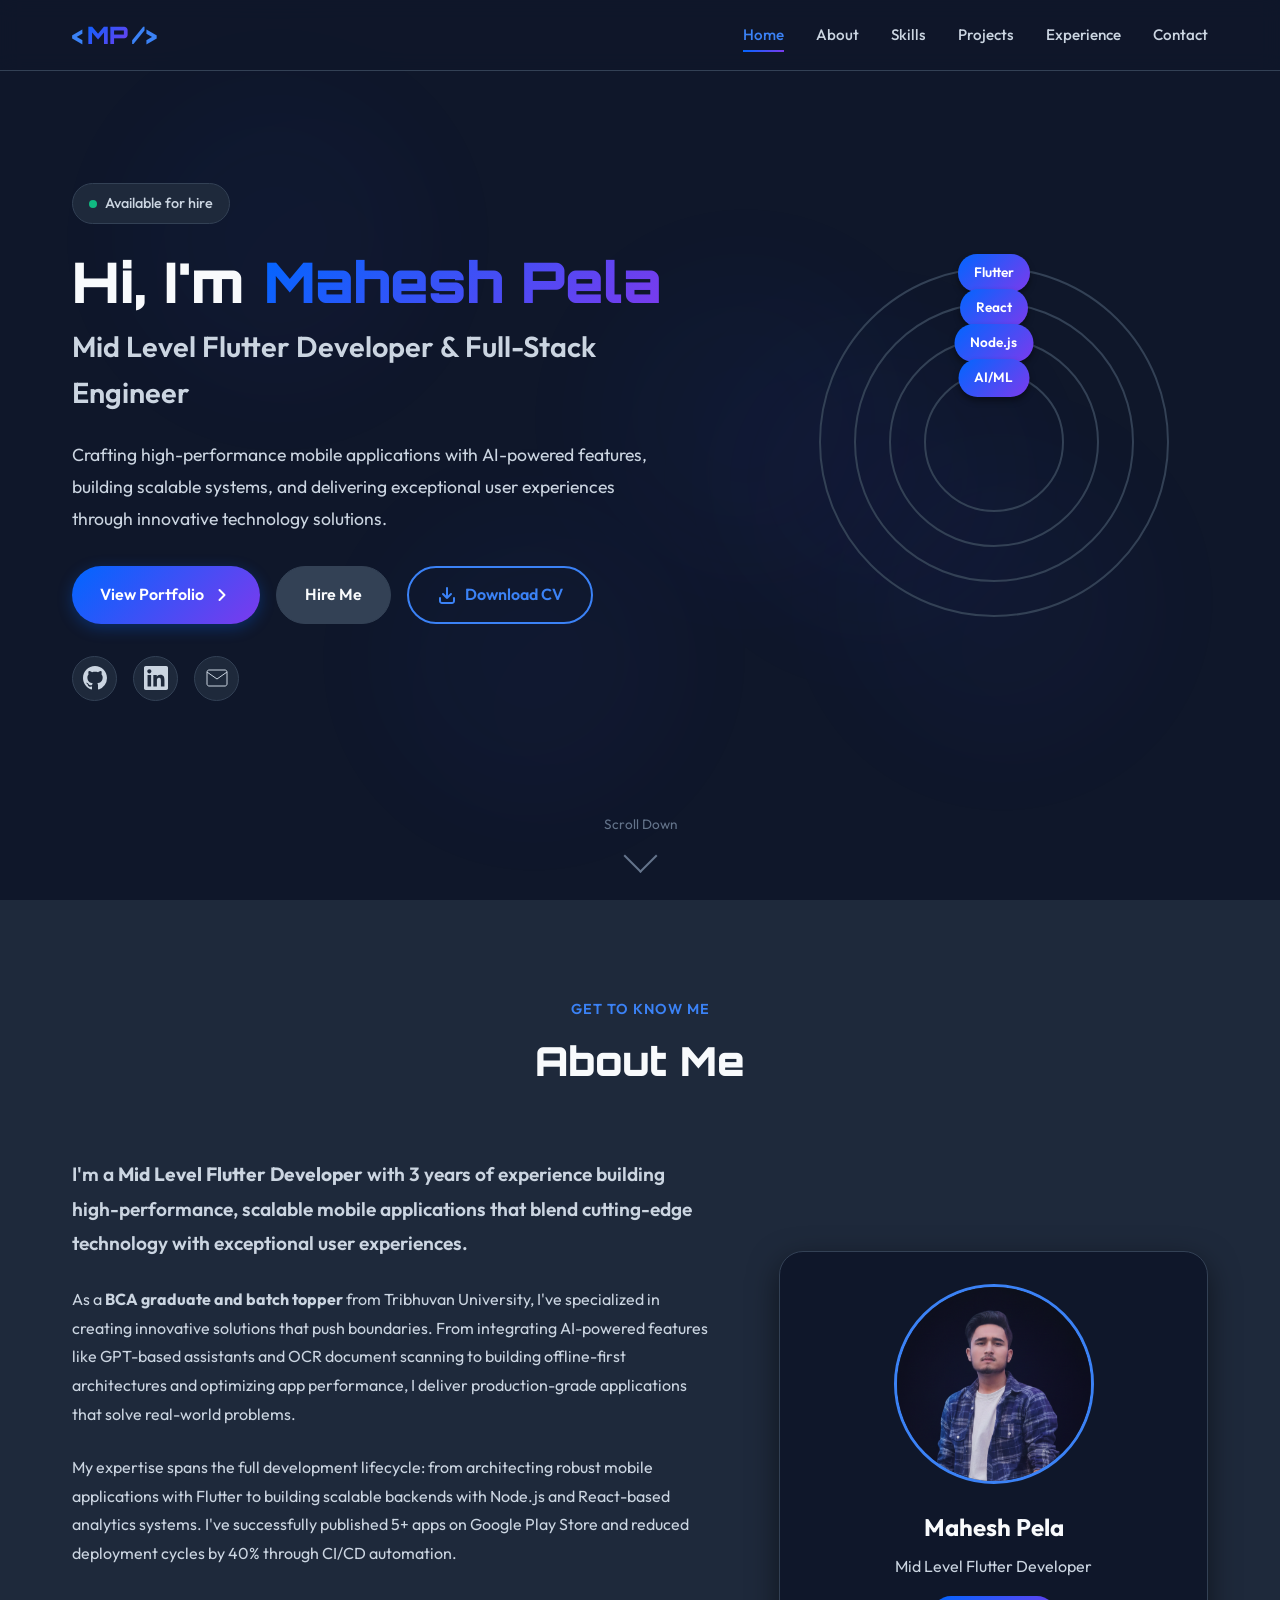
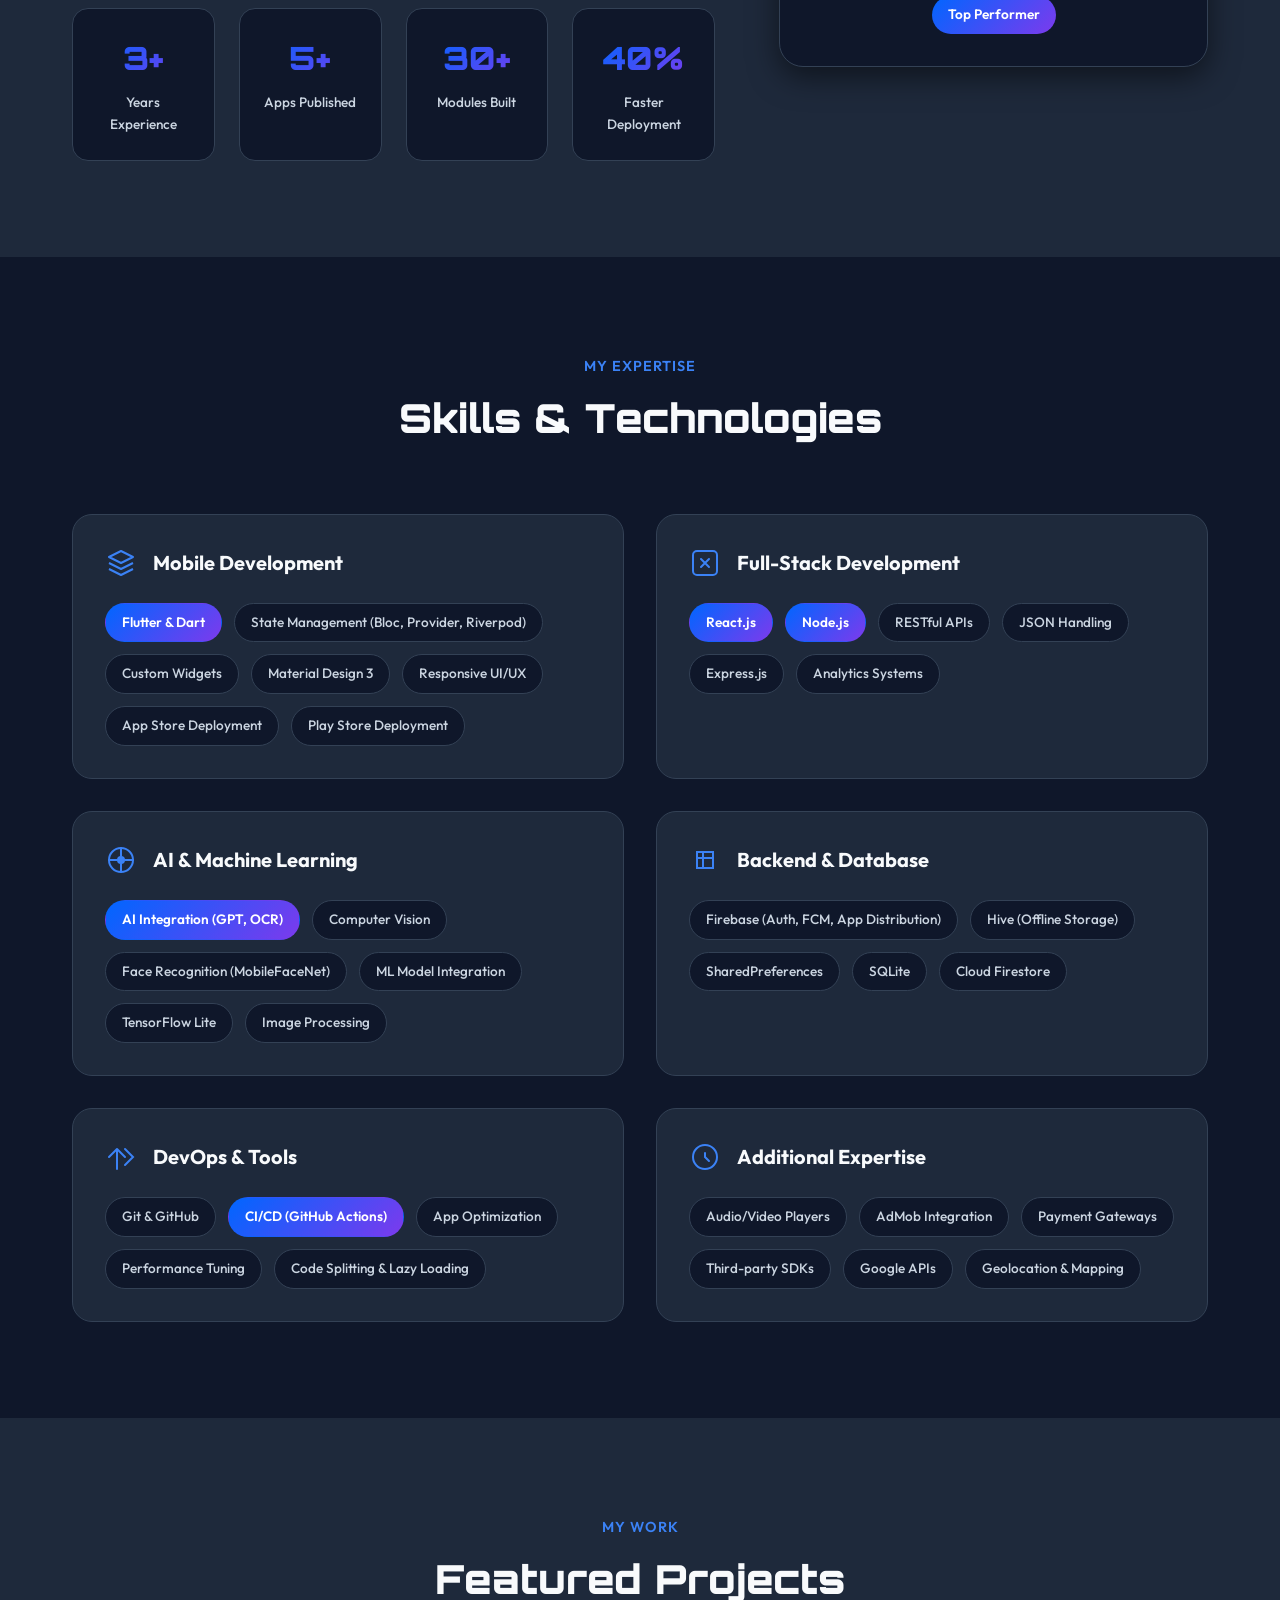
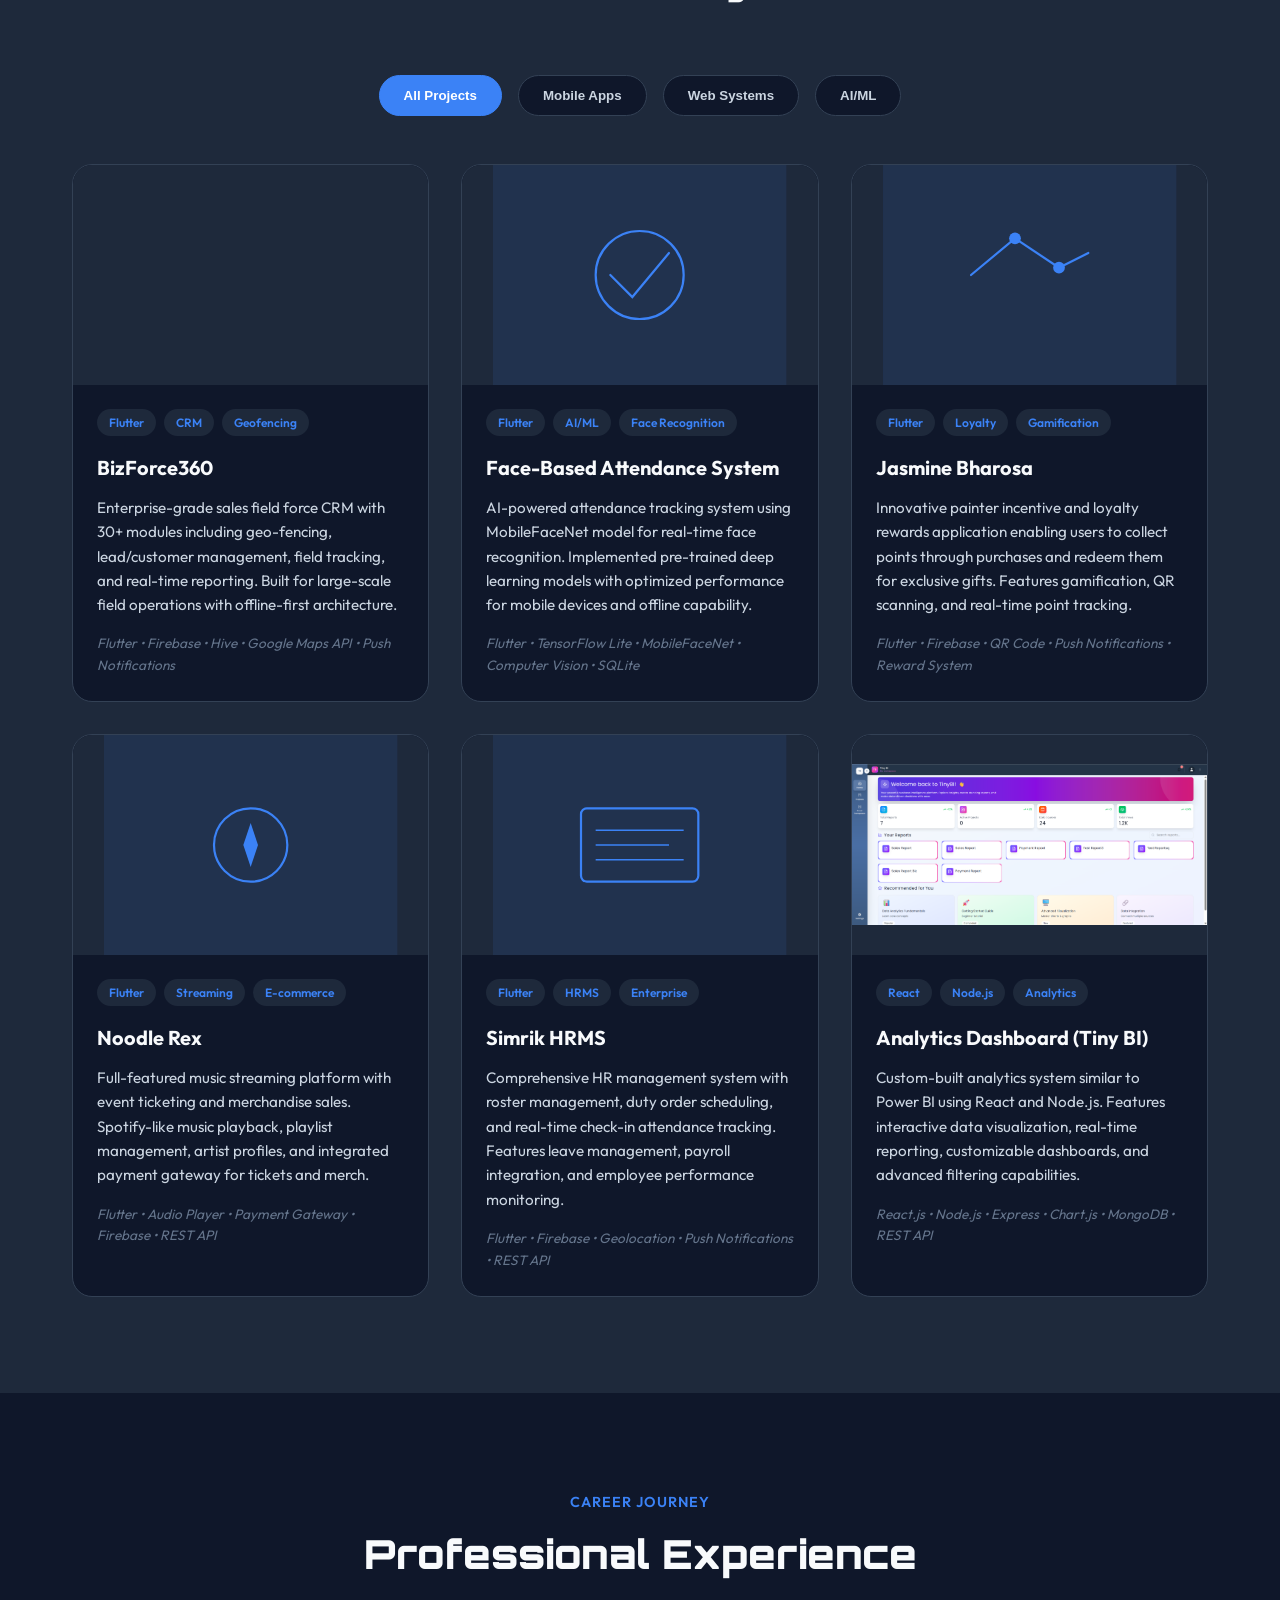
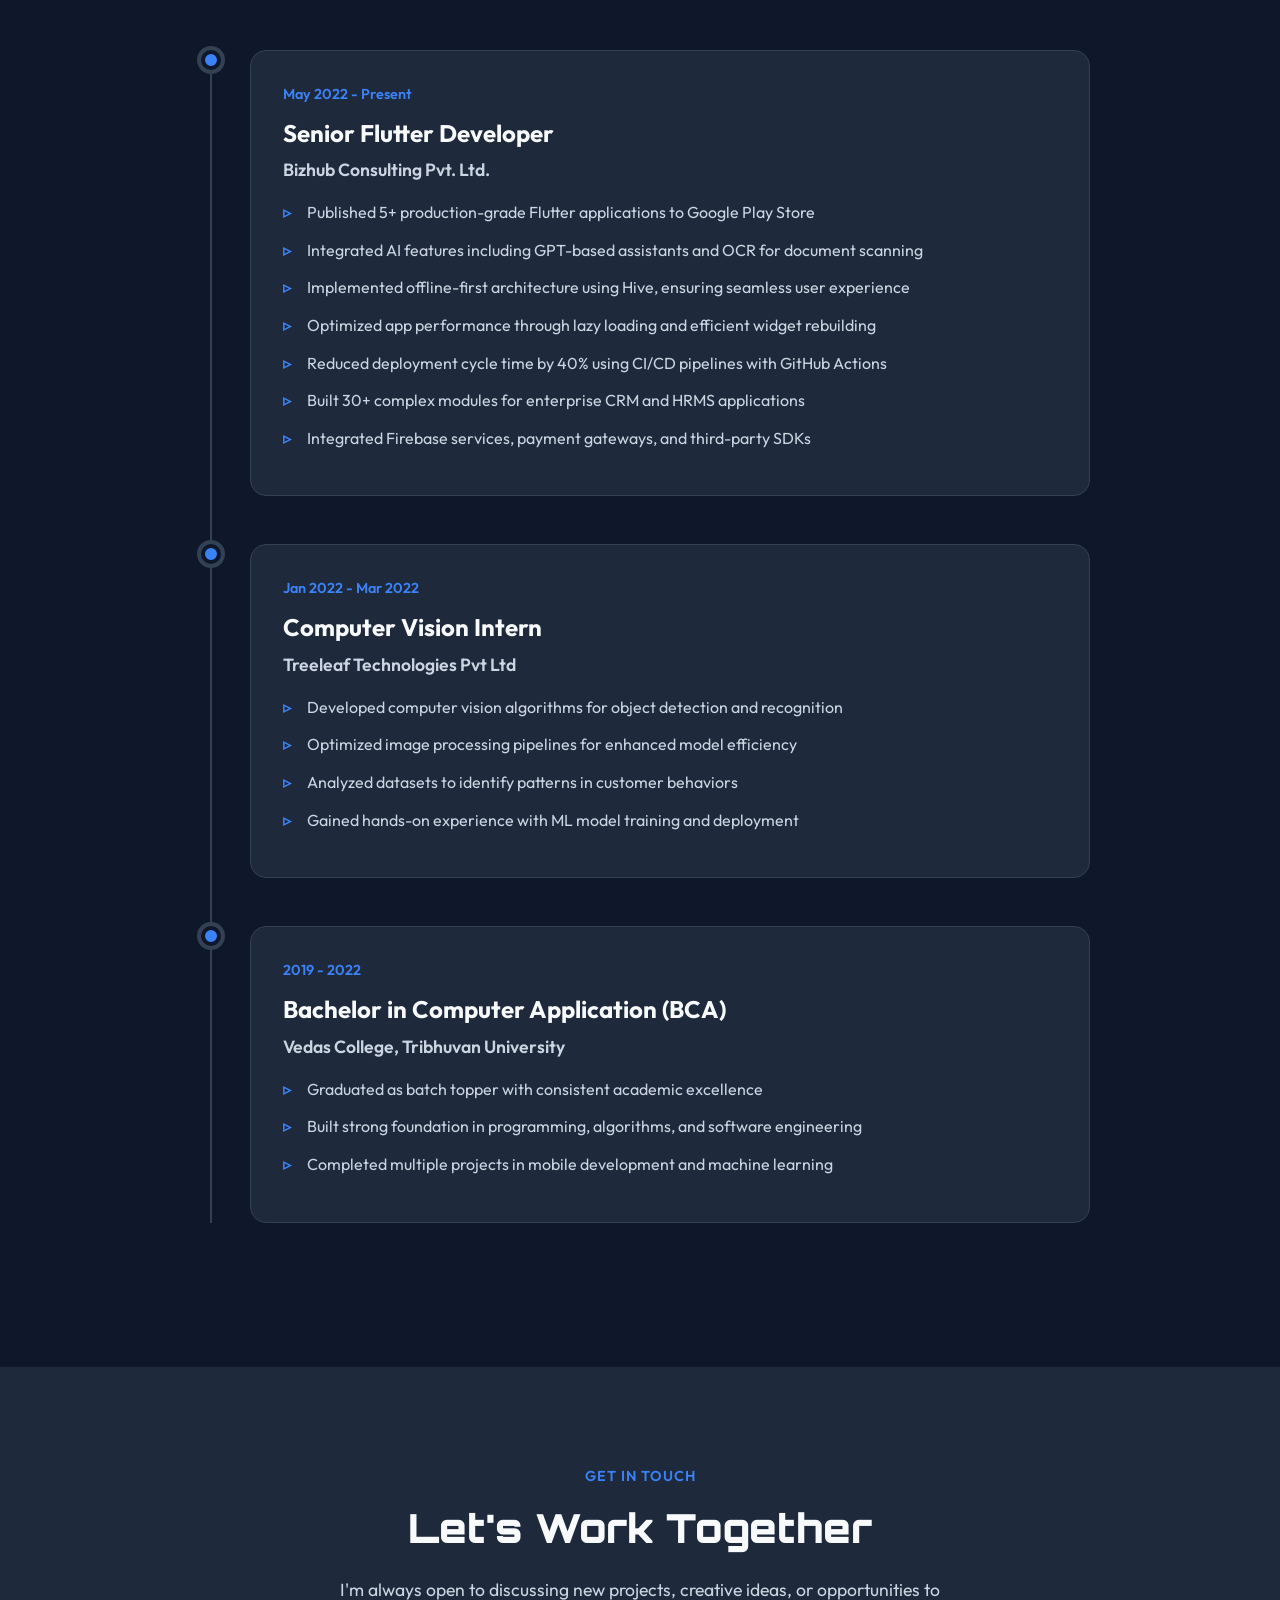
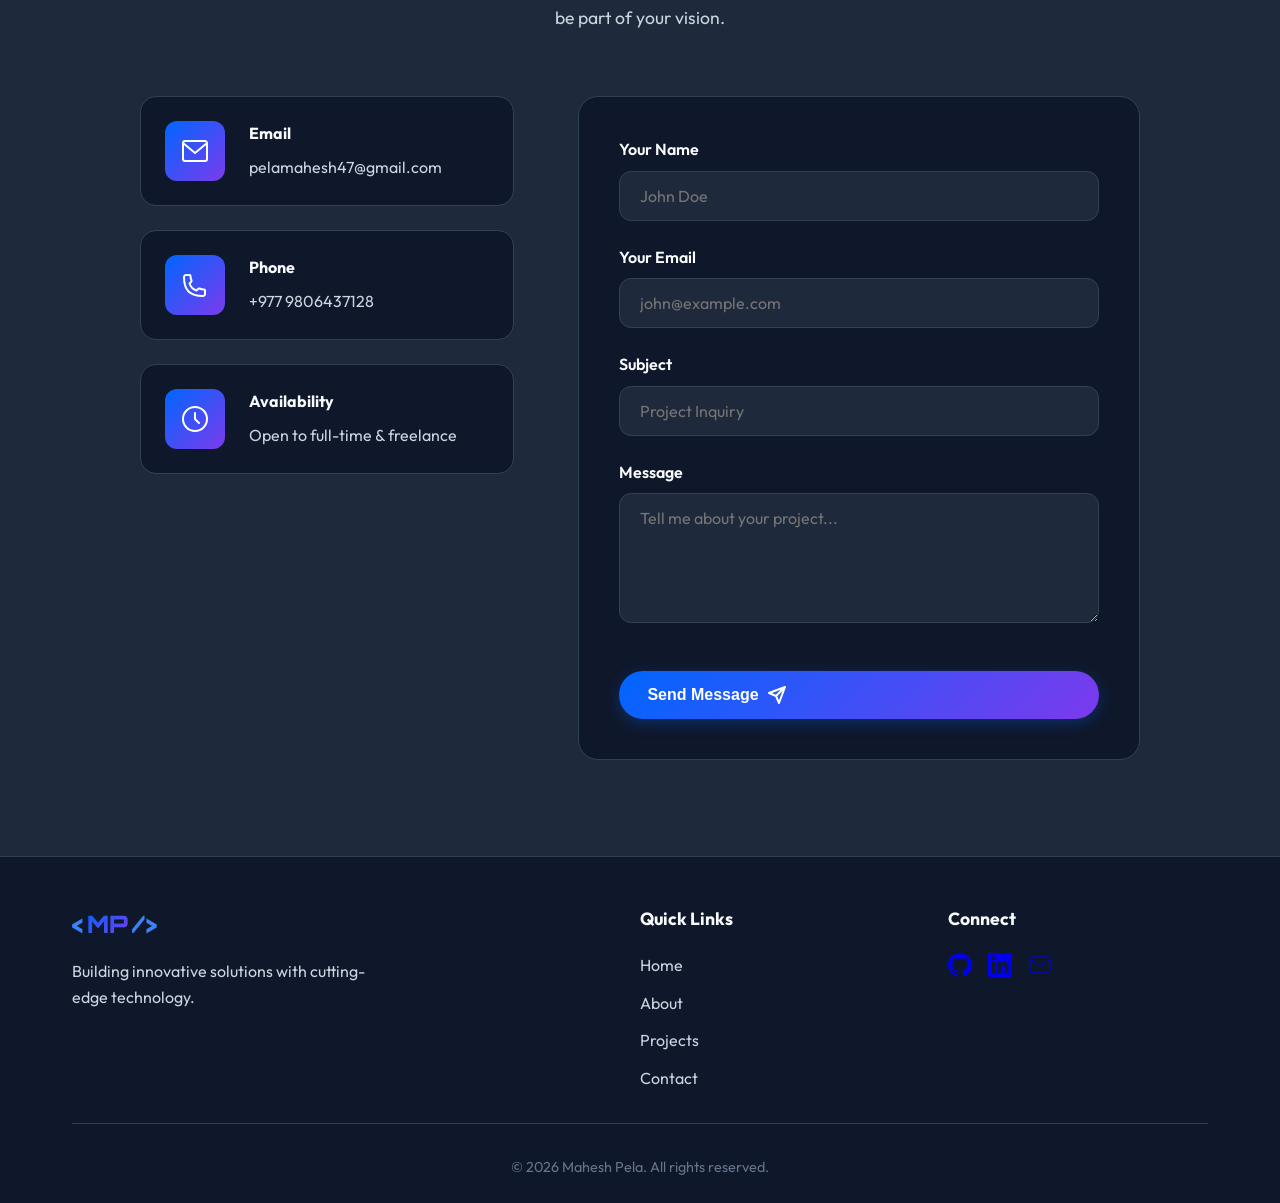
==== commit 0cf3a603: "fixed layout" ====
--- a/index.html
+++ b/index.html
@@ -255,7 +255,7 @@
                 </div>
                 <div class="profile-info">
                   <h3>Mahesh Pela</h3>
-                  <p>Senior Flutter Developer</p>
+                  <p>Mid Level Flutter Developer</p>
                   <div class="profile-badge">Top Performer</div>
                 </div>
               </div>
